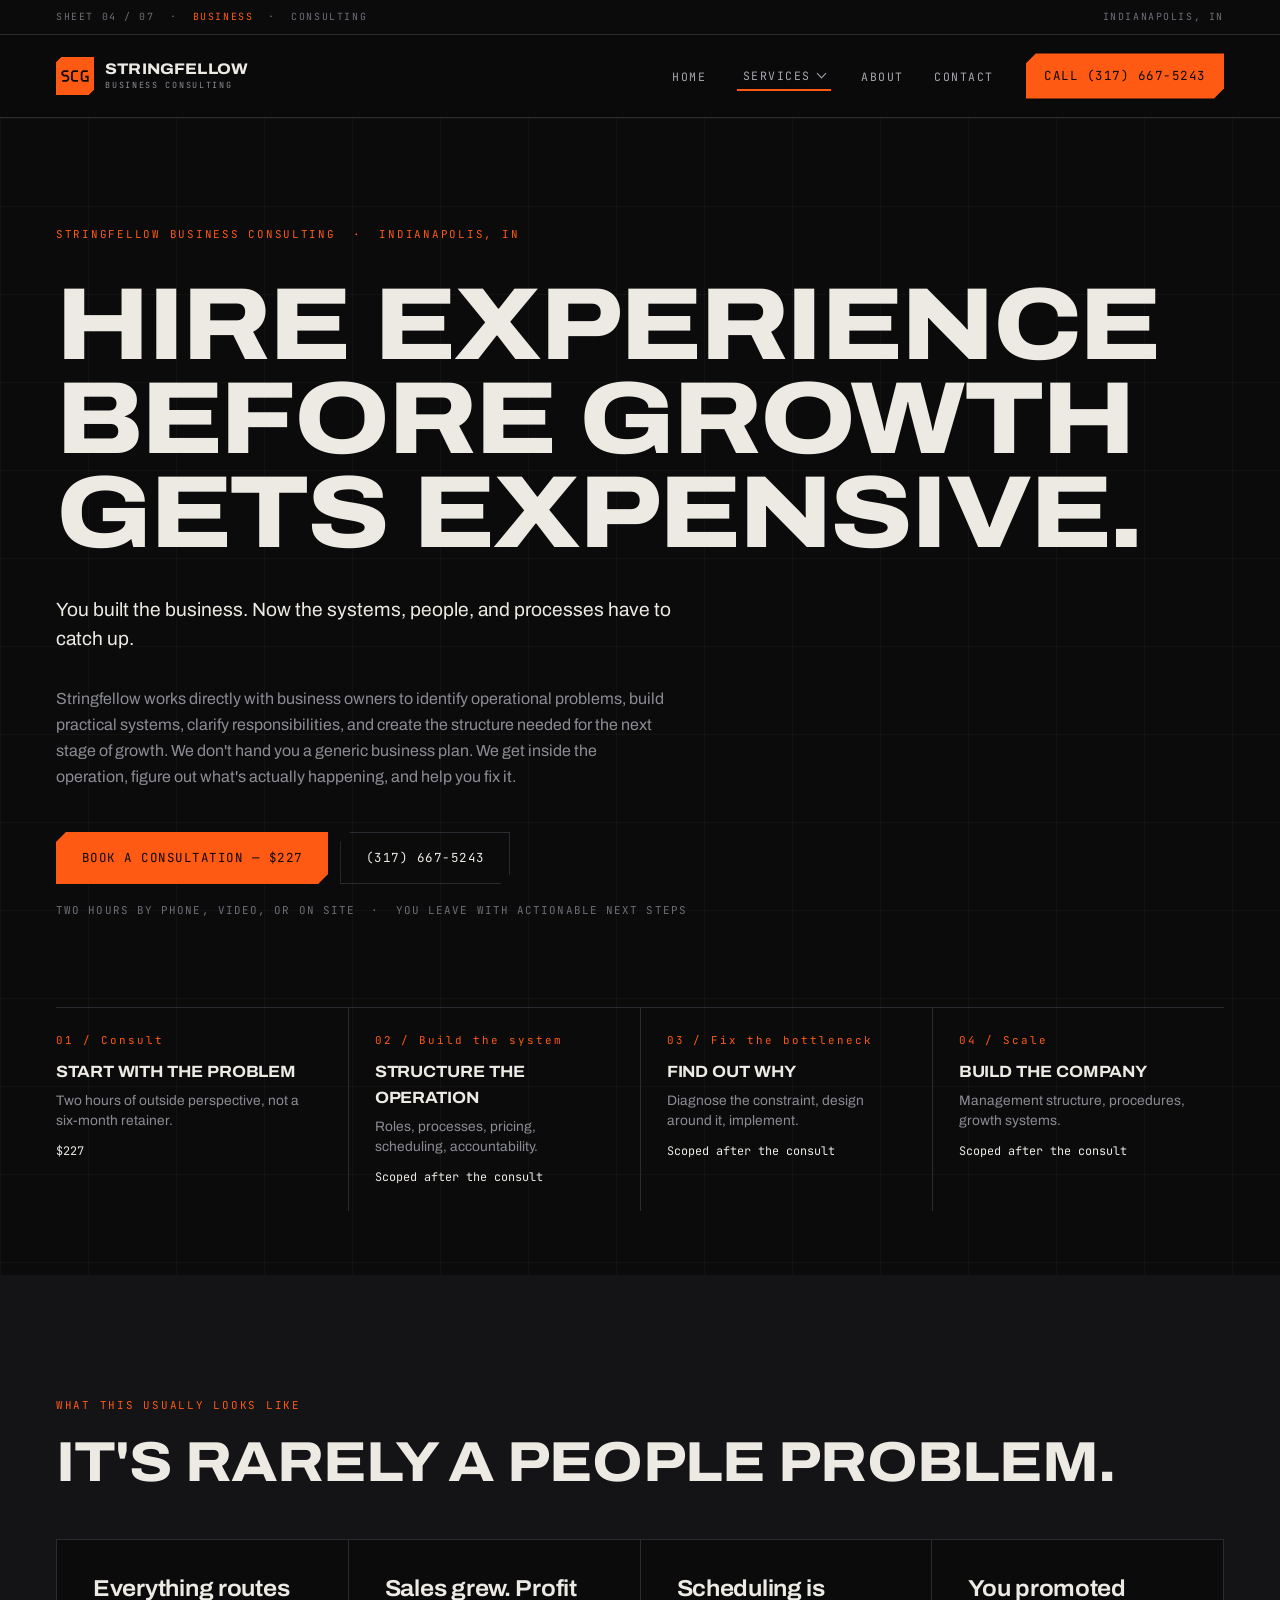
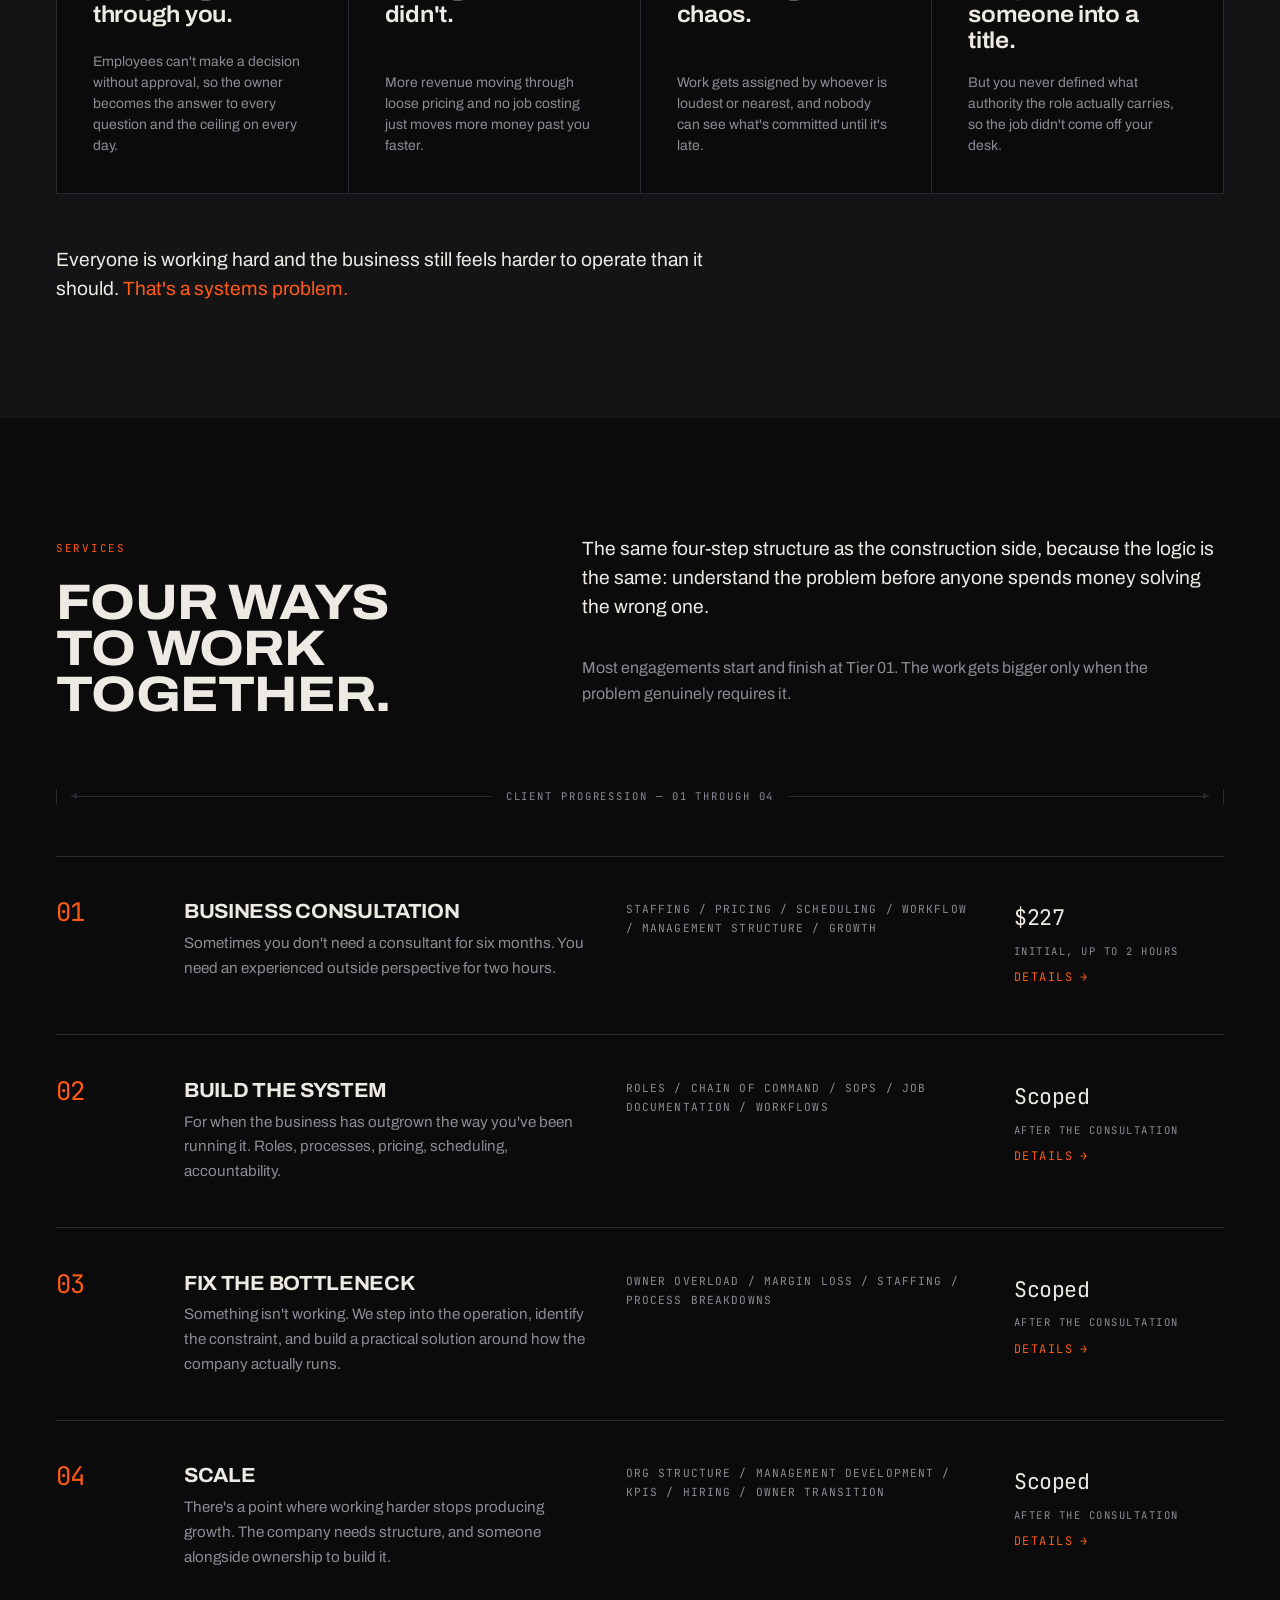
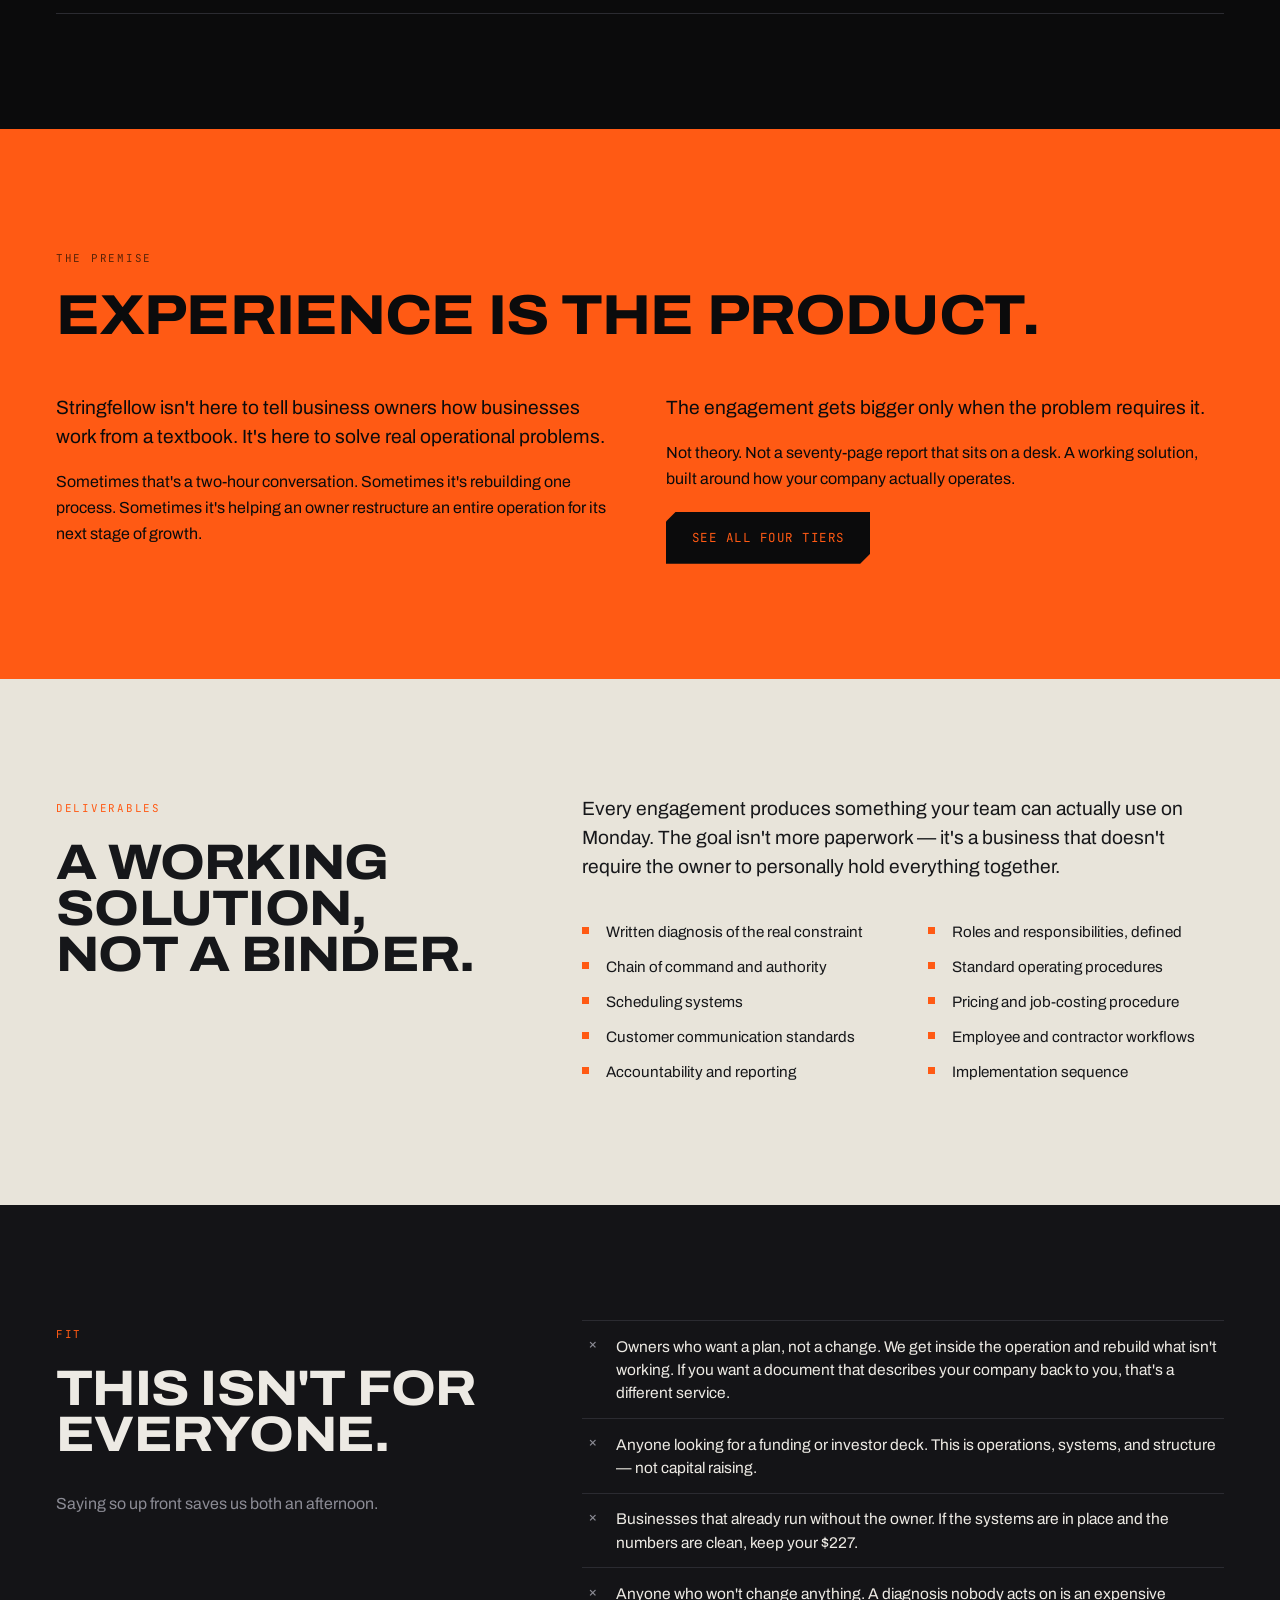
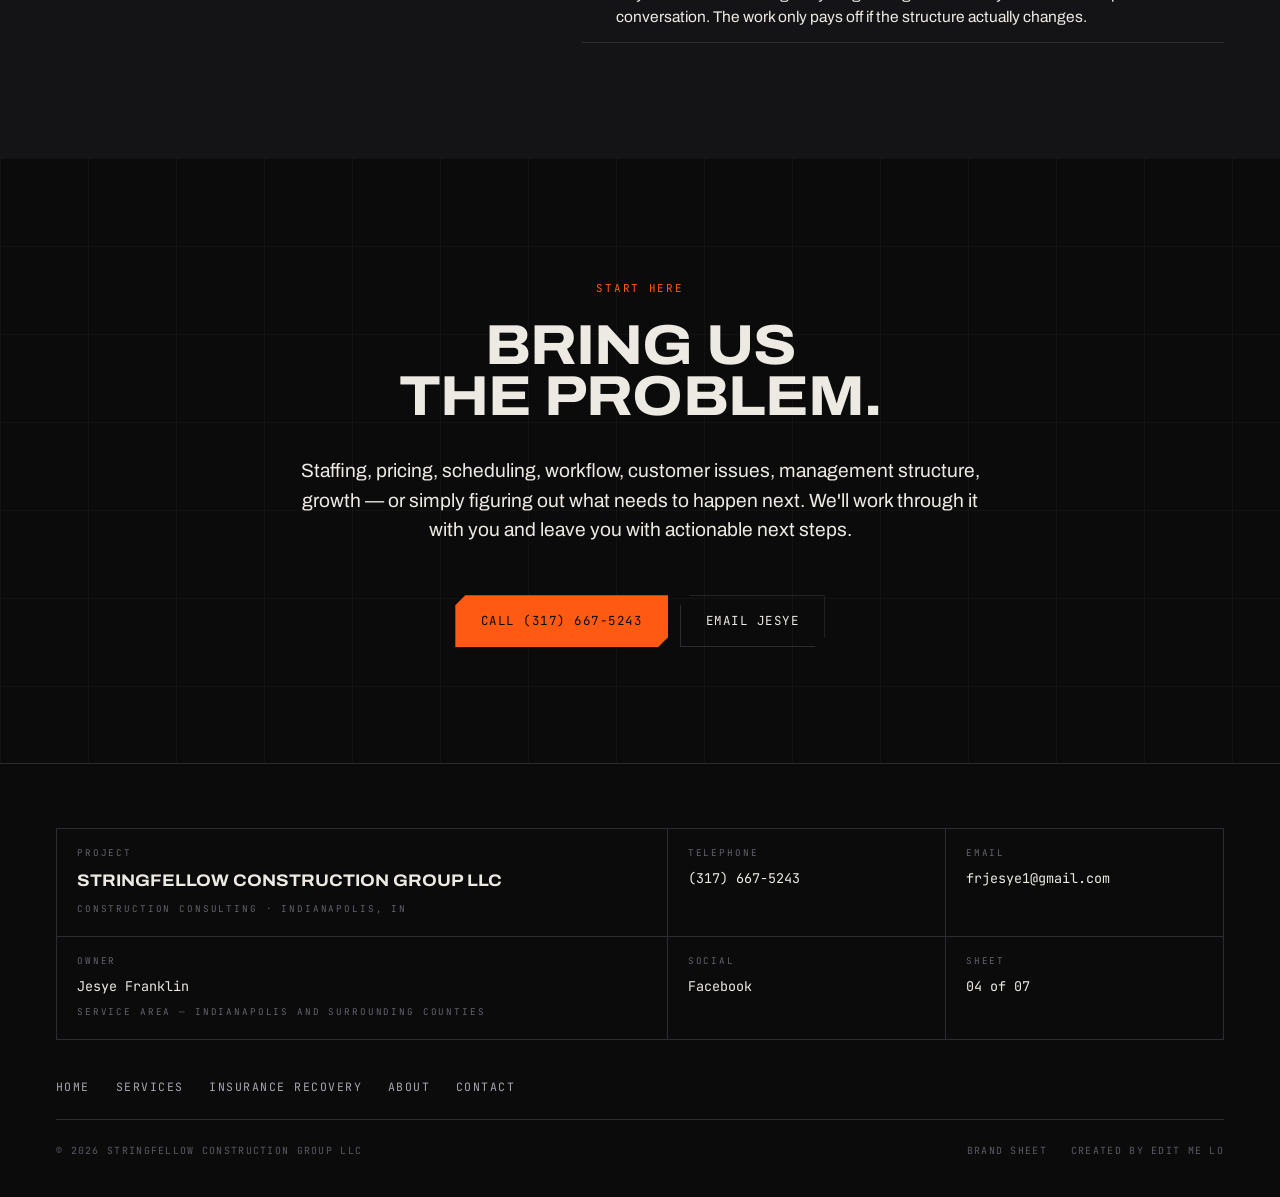
==== business/index.html @ 75f44a66 "Split the site into Construction and Business tracks Two audiences under one brand, same four-tier s" ====
<!doctype html>
<html lang="en">
<head>
<meta charset="utf-8">
<meta name="viewport" content="width=device-width, initial-scale=1">
<title>Business Consulting in Indianapolis — Stringfellow</title>
<meta name="description" content="Business consulting for owners in Indianapolis. Systems, roles, pricing, scheduling, and the structure a growing company needs. Consultations from $227.">
<link rel="icon" href="/favicon.svg" type="image/svg+xml">
<link rel="preconnect" href="https://fonts.googleapis.com">
<link rel="preconnect" href="https://fonts.gstatic.com" crossorigin>
<link href="https://fonts.googleapis.com/css2?family=Archivo:wdth,wght@62..125,100..900&family=JetBrains+Mono:wght@400;500;700&display=swap" rel="stylesheet">
<link rel="stylesheet" href="/assets/css/site.css">
</head>
<body>

<a class="skip" href="#main">Skip to content</a>

<!-- Sheet strip: tells you which sheet of the set you're on -->
<div class="sheet">
  <div class="wrap sheet__inner">
    <span>Sheet 04 / 07 &nbsp;·&nbsp; <span class="sheet__track">Business</span> &nbsp;·&nbsp; Consulting</span>
    <span class="sheet__hide">Indianapolis, IN</span>
  </div>
</div>

<header class="hdr">
  <div class="wrap hdr__inner">
    <a class="brand" href="/" aria-label="Stringfellow Construction Group, home">
      <svg class="brand__mark" viewBox="0 0 100 100" aria-hidden="true" focusable="false">
        <path d="M14 0 H100 V86 L86 100 H0 V14 Z" fill="#FF5A14"/>
        <g transform="translate(13 34) scale(0.336)" fill="none" stroke="#0B0B0C" stroke-width="14" stroke-linejoin="miter">
          <path d="M58 10 L22 10 L10 22 L10 32 L22 44 L46 44 L58 56 L58 74 L46 86 L10 86"/>
          <path d="M134 10 L98 10 L86 22 L86 74 L98 86 L134 86"/>
          <path d="M210 10 L174 10 L162 22 L162 74 L174 86 L210 86 L210 52 L190 52"/>
        </g>
      </svg>
      <span class="brand__txt">
        <span class="brand__name">Stringfellow</span>
        <span class="brand__sub">Business Consulting</span>
      </span>
    </a>

    <button class="burger" type="button" aria-expanded="false" aria-controls="nav" aria-label="Open menu">
      <span></span><span></span><span></span>
    </button>

    <nav class="nav" id="nav" aria-label="Main">
      <ul class="nav__list">
        <li><a class="nav__link" href="/">Home</a></li>
        <li class="nav__has-menu">
          <button class="nav__link nav__trigger" type="button" aria-expanded="false" aria-controls="svc-menu" data-track="business">
            Services <span class="nav__caret" aria-hidden="true"></span>
          </button>
          <div class="nav__menu" id="svc-menu">
            <div class="nav__group">
              <p class="nav__grouph">Construction</p>
              <ul>
                <li><a class="nav__sub" href="/services">Services &amp; Pricing</a></li>
                <li><a class="nav__sub" href="/insurance-recovery">Insurance &amp; Recovery</a></li>
              </ul>
            </div>
            <div class="nav__group">
              <p class="nav__grouph">Business</p>
              <ul>
                <li><a class="nav__sub" href="/business" aria-current="page">Business Consulting</a></li>
                <li><a class="nav__sub" href="/business/services">Services &amp; Pricing</a></li>
              </ul>
            </div>
          </div>
        </li>
        <li><a class="nav__link" href="/about">About</a></li>
        <li><a class="nav__link" href="/contact">Contact</a></li>
      </ul>
      <a class="btn btn--primary nav__cta" href="tel:+13176675243">Call (317) 667-5243</a>
    </nav>
  </div>
</header>
<main id="main">

  <!-- ============ HERO ============ -->
  <section class="hero gridded">
    <div class="wrap">
      <p class="label label--amber hero__eyebrow">Stringfellow Business Consulting &nbsp;·&nbsp; <span style="white-space:nowrap">Indianapolis, IN</span></p>

      <h1 class="d1 hero__h1">
        <span class="ln"><span>Hire experience</span></span>
        <span class="ln"><span>before growth</span></span>
        <span class="ln"><span>gets expensive.</span></span>
      </h1>

      <p class="lede hero__lede">
        You built the business. Now the systems, people, and processes have to catch up.
      </p>

      <p class="body-muted mt-2">
        Stringfellow works directly with business owners to identify operational
        problems, build practical systems, clarify responsibilities, and create the
        structure needed for the next stage of growth. We don't hand you a generic
        business plan. We get inside the operation, figure out what's actually
        happening, and help you fix it.
      </p>

      <div class="btn-row hero__cta">
        <a class="btn btn--primary" href="/contact">Book a consultation — $227</a>
        <a class="btn btn--ghost" href="tel:+13176675243">(317) 667-5243</a>
      </div>

      <p class="hero__note">Two hours by phone, video, or on site &nbsp;·&nbsp; You leave with actionable next steps</p>

      <nav class="journey" aria-label="How business engagements progress">
        <a class="journey__node" href="/business/services#tier-01">
          <span class="journey__num">01 / Consult</span>
          <span class="journey__name">Start with the problem</span>
          <span class="journey__desc">Two hours of outside perspective, not a six-month retainer.</span>
          <span class="journey__price">$227</span>
        </a>
        <a class="journey__node" href="/business/services#tier-02">
          <span class="journey__num">02 / Build the system</span>
          <span class="journey__name">Structure the operation</span>
          <span class="journey__desc">Roles, processes, pricing, scheduling, accountability.</span>
          <span class="journey__price">Scoped after the consult</span>
        </a>
        <a class="journey__node" href="/business/services#tier-03">
          <span class="journey__num">03 / Fix the bottleneck</span>
          <span class="journey__name">Find out why</span>
          <span class="journey__desc">Diagnose the constraint, design around it, implement.</span>
          <span class="journey__price">Scoped after the consult</span>
        </a>
        <a class="journey__node" href="/business/services#tier-04">
          <span class="journey__num">04 / Scale</span>
          <span class="journey__name">Build the company</span>
          <span class="journey__desc">Management structure, procedures, growth systems.</span>
          <span class="journey__price">Scoped after the consult</span>
        </a>
      </nav>
    </div>
  </section>

  <!-- ============ THE SYMPTOMS ============ -->
  <section class="band band--ink2">
    <div class="wrap">
      <p class="label label--amber reveal">What this usually looks like</p>
      <h2 class="d2 mt-1 reveal">It's rarely a people problem.</h2>

      <div class="qgrid">
        <div class="qgrid__cell reveal">
          <p class="qgrid__q">Everything routes through you.</p>
          <p class="qgrid__a">Employees can't make a decision without approval, so the owner becomes the answer to every question and the ceiling on every day.</p>
        </div>
        <div class="qgrid__cell reveal">
          <p class="qgrid__q">Sales grew. Profit didn't.</p>
          <p class="qgrid__a">More revenue moving through loose pricing and no job costing just moves more money past you faster.</p>
        </div>
        <div class="qgrid__cell reveal">
          <p class="qgrid__q">Scheduling is chaos.</p>
          <p class="qgrid__a">Work gets assigned by whoever is loudest or nearest, and nobody can see what's committed until it's late.</p>
        </div>
        <div class="qgrid__cell reveal">
          <p class="qgrid__q">You promoted someone into a title.</p>
          <p class="qgrid__a">But you never defined what authority the role actually carries, so the job didn't come off your desk.</p>
        </div>
      </div>

      <p class="lede mt-3 reveal">
        Everyone is working hard and the business still feels harder to operate than it
        should. <strong class="amber">That's a systems problem.</strong>
      </p>
    </div>
  </section>

  <!-- ============ THE FOUR TIERS ============ -->
  <section class="band band--ink">
    <div class="wrap">
      <div class="cols cols--aside">
        <div>
          <p class="label label--amber">Services</p>
          <h2 class="d2 mt-1">Four ways<br>to work<br>together.</h2>
        </div>
        <div>
          <p class="lede">
            The same four-step structure as the construction side, because the logic is
            the same: understand the problem before anyone spends money solving the
            wrong one.
          </p>
          <p class="body-muted mt-2">
            Most engagements start and finish at Tier 01. The work gets bigger only when
            the problem genuinely requires it.
          </p>
        </div>
      </div>

      <div class="dim mt-4" role="presentation" aria-hidden="true">
        <i class="dim__tick"></i>
        <span class="dim__line dim__line--l"></span>
        <span class="dim__label">Client progression — 01 through 04</span>
        <span class="dim__line dim__line--r"></span>
        <i class="dim__tick"></i>
      </div>

      <div class="tiers mt-3">

        <article class="tier reveal">
          <p class="tier__num">01</p>
          <div>
            <h3 class="d4 tier__name">Business Consultation</h3>
            <p class="tier__purpose">Sometimes you don't need a consultant for six months. You need an experienced outside perspective for two hours.</p>
          </div>
          <p class="tier__for">Staffing / Pricing / Scheduling / Workflow / Management structure / Growth</p>
          <div class="tier__inv">
            <span class="tier__amount">$227</span>
            <span class="tier__unit">Initial, up to 2 hours</span>
            <a class="tlink" href="/business/services#tier-01">Details <span aria-hidden="true">→</span></a>
          </div>
        </article>

        <article class="tier reveal">
          <p class="tier__num">02</p>
          <div>
            <h3 class="d4 tier__name">Build the System</h3>
            <p class="tier__purpose">For when the business has outgrown the way you've been running it. Roles, processes, pricing, scheduling, accountability.</p>
          </div>
          <p class="tier__for">Roles / Chain of command / SOPs / Job documentation / Workflows</p>
          <div class="tier__inv">
            <span class="tier__amount">Scoped</span>
            <span class="tier__unit">After the consultation</span>
            <a class="tlink" href="/business/services#tier-02">Details <span aria-hidden="true">→</span></a>
          </div>
        </article>

        <article class="tier reveal">
          <p class="tier__num">03</p>
          <div>
            <h3 class="d4 tier__name">Fix the Bottleneck</h3>
            <p class="tier__purpose">Something isn't working. We step into the operation, identify the constraint, and build a practical solution around how the company actually runs.</p>
          </div>
          <p class="tier__for">Owner overload / Margin loss / Staffing / Process breakdowns</p>
          <div class="tier__inv">
            <span class="tier__amount">Scoped</span>
            <span class="tier__unit">After the consultation</span>
            <a class="tlink" href="/business/services#tier-03">Details <span aria-hidden="true">→</span></a>
          </div>
        </article>

        <article class="tier reveal">
          <p class="tier__num">04</p>
          <div>
            <h3 class="d4 tier__name">Scale</h3>
            <p class="tier__purpose">There's a point where working harder stops producing growth. The company needs structure, and someone alongside ownership to build it.</p>
          </div>
          <p class="tier__for">Org structure / Management development / KPIs / Hiring / Owner transition</p>
          <div class="tier__inv">
            <span class="tier__amount">Scoped</span>
            <span class="tier__unit">After the consultation</span>
            <a class="tlink" href="/business/services#tier-04">Details <span aria-hidden="true">→</span></a>
          </div>
        </article>

      </div>
    </div>
  </section>

  <!-- ============ THE THESIS ============ -->
  <section class="band band--amber">
    <div class="wrap">
      <p class="label">The premise</p>
      <h2 class="d2 mt-1 max-46">Experience is the product.</h2>

      <div class="cols cols--2 mt-3">
        <div class="stack">
          <p class="lede">
            Stringfellow isn't here to tell business owners how businesses work from a
            textbook. It's here to solve real operational problems.
          </p>
          <p>
            Sometimes that's a two-hour conversation. Sometimes it's rebuilding one
            process. Sometimes it's helping an owner restructure an entire operation for
            its next stage of growth.
          </p>
        </div>
        <div class="stack">
          <p class="lede"><strong>The engagement gets bigger only when the problem requires it.</strong></p>
          <p>
            Not theory. Not a seventy-page report that sits on a desk. A working
            solution, built around how your company actually operates.
          </p>
          <div class="btn-row mt-1">
            <a class="btn btn--primary" href="/business/services">See all four tiers</a>
          </div>
        </div>
      </div>
    </div>
  </section>

  <!-- ============ WHAT YOU RECEIVE ============ -->
  <section class="band band--bone">
    <div class="wrap">
      <div class="cols cols--aside">
        <div>
          <p class="label label--amber">Deliverables</p>
          <h2 class="d2 mt-1">A working solution, not a binder.</h2>
        </div>
        <div>
          <p class="lede">
            Every engagement produces something your team can actually use on Monday.
            The goal isn't more paperwork — it's a business that doesn't require the
            owner to personally hold everything together.
          </p>
          <ul class="list-spec checks mt-2">
            <li>Written diagnosis of the real constraint</li>
            <li>Roles and responsibilities, defined</li>
            <li>Chain of command and authority</li>
            <li>Standard operating procedures</li>
            <li>Scheduling systems</li>
            <li>Pricing and job-costing procedure</li>
            <li>Customer communication standards</li>
            <li>Employee and contractor workflows</li>
            <li>Accountability and reporting</li>
            <li>Implementation sequence</li>
          </ul>
        </div>
      </div>
    </div>
  </section>

  <!-- ============ FIT ============ -->
  <section class="band band--ink2">
    <div class="wrap">
      <div class="cols cols--aside">
        <div>
          <p class="label label--amber">Fit</p>
          <h2 class="d2 mt-1">This isn't for everyone.</h2>
          <p class="body-muted mt-2">Saying so up front saves us both an afternoon.</p>
        </div>
        <div>
          <ul class="notfor">
            <li><strong>Owners who want a plan, not a change.</strong> We get inside the operation and rebuild what isn't working. If you want a document that describes your company back to you, that's a different service.</li>
            <li><strong>Anyone looking for a funding or investor deck.</strong> This is operations, systems, and structure — not capital raising.</li>
            <li><strong>Businesses that already run without the owner.</strong> If the systems are in place and the numbers are clean, keep your $227.</li>
            <li><strong>Anyone who won't change anything.</strong> A diagnosis nobody acts on is an expensive conversation. The work only pays off if the structure actually changes.</li>
          </ul>
        </div>
      </div>
    </div>
  </section>

  <!-- ============ CTA ============ -->
  <section class="band band--ink gridded">
    <div class="wrap center">
      <p class="label label--amber">Start here</p>
      <h2 class="d2 mt-1 max-20ch">Bring us the problem.</h2>
      <p class="lede mt-2">
        Staffing, pricing, scheduling, workflow, customer issues, management structure,
        growth — or simply figuring out what needs to happen next. We'll work through it
        with you and leave you with actionable next steps.
      </p>
      <div class="btn-row mt-3">
        <a class="btn btn--primary" href="tel:+13176675243">Call (317) 667-5243</a>
        <a class="btn btn--ghost" href="mailto:frjesye1@gmail.com?subject=Business%20consultation%20request">Email Jesye</a>
      </div>
    </div>
  </section>

</main>

<footer class="foot">
  <div class="wrap">

    <!-- Signature element: a real drawing title block. Contact info lives inside it. -->
    <div class="tblock">
      <div class="tblock__cell">
        <span class="tblock__k">Project</span>
        <span class="tblock__v tblock__v--big">Stringfellow Construction Group LLC</span>
        <span class="tblock__k">Construction consulting · Indianapolis, IN</span>
      </div>
      <div class="tblock__cell">
        <span class="tblock__k">Telephone</span>
        <a class="tblock__v" href="tel:+13176675243">(317) 667-5243</a>
      </div>
      <div class="tblock__cell">
        <span class="tblock__k">Email</span>
        <a class="tblock__v" href="mailto:frjesye1@gmail.com">frjesye1@gmail.com</a>
      </div>
      <div class="tblock__cell">
        <span class="tblock__k">Owner</span>
        <span class="tblock__v">Jesye Franklin</span>
        <span class="tblock__k">Service area — Indianapolis and surrounding counties</span>
      </div>
      <div class="tblock__cell">
        <span class="tblock__k">Social</span>
        <a class="tblock__v" href="https://www.facebook.com/stringfellowconstructiongroup/" target="_blank" rel="noopener">Facebook</a>
      </div>
      <div class="tblock__cell">
        <span class="tblock__k">Sheet</span>
        <span class="tblock__v">04 of 07</span>
      </div>
    </div>

    <nav class="foot__nav" aria-label="Footer">
      <a class="foot__link" href="/">Home</a>
      <a class="foot__link" href="/services">Services</a>
      <a class="foot__link" href="/insurance-recovery">Insurance Recovery</a>
      <a class="foot__link" href="/about">About</a>
      <a class="foot__link" href="/contact">Contact</a>
    </nav>

    <div class="foot__legal">
      <span>© <span data-year>2026</span> Stringfellow Construction Group LLC</span>
      <span class="foot__meta">
        <a href="/brand">Brand sheet</a>
        <a href="https://www.editmelo.com/" target="_blank" rel="noopener">Created by Edit Me Lo</a>
      </span>
    </div>
  </div>
</footer>
<script src="/assets/js/site.js" defer></script>
</body>
</html>
---- assets/css/site.css ----
/* ============================================================
   STRINGFELLOW CONSTRUCTION GROUP LLC
   Design system — "Spec Sheet"
   The service is documentation, so the site is a document.
   ============================================================ */

/* ---------- 1. Reset ---------- */

*,
*::before,
*::after { box-sizing: border-box; }

html {
  -webkit-text-size-adjust: 100%;
  scroll-behavior: smooth;
}

/* Sticky header must not swallow anchor targets */
:target,
[id] { scroll-margin-top: 108px; }

body,
h1, h2, h3, h4, h5, h6,
p, figure, blockquote, dl, dd, ul, ol {
  margin: 0;
  padding: 0;
}

ul, ol { list-style: none; }

img, svg { display: block; max-width: 100%; }

button, input, select, textarea { font: inherit; color: inherit; }

a { color: inherit; }

/* ---------- 2. Tokens ---------- */

:root {
  /* Surfaces — the page alternates between the field (ink) and the document (bone) */
  --ink:        #0B0B0C;
  --ink-2:      #141417;
  --ink-3:      #1B1B20;
  --line:       #2B2B31;
  --bone:       #E8E4DA;
  --bone-2:     #DED9CC;
  --bone-line:  #C6C0B2;

  /* Accent */
  --amber:      #FF5A14;
  --amber-dim:  #C4400C;
  --blueprint:  #5C7C93;

  /* Text — resolved per surface in §7 */
  --fg:         #EDEAE4;
  --fg-muted:   #8B8B94;
  --rule:       var(--line);
  --surface:    var(--ink);
  --surface-2:  var(--ink-2);

  /* Type */
  --display: 'Archivo', 'Helvetica Neue', Arial, sans-serif;
  --body:    'Archivo', 'Helvetica Neue', Arial, sans-serif;
  --mono:    'JetBrains Mono', ui-monospace, 'SFMono-Regular', Menlo, monospace;

  /* Rhythm */
  --wrap:    1280px;
  --gutter:  clamp(20px, 5vw, 56px);
  --band-y:  clamp(64px, 9vw, 132px);
  --chamfer: 12px;

  --ease: cubic-bezier(.2, .7, .3, 1);
}

/* ---------- 3. Base ---------- */

body {
  background: var(--ink);
  color: var(--fg);
  font-family: var(--body);
  font-size: clamp(16px, 1.02vw, 17.5px);
  line-height: 1.62;
  font-variation-settings: 'wdth' 100, 'wght' 400;
  -webkit-font-smoothing: antialiased;
  text-rendering: optimizeLegibility;
  overflow-x: hidden;
}

::selection { background: var(--amber); color: #0B0B0C; }

:focus-visible {
  outline: 2px solid var(--amber);
  outline-offset: 3px;
}

.skip {
  position: absolute;
  left: -9999px;
  top: 0;
  z-index: 200;
  background: var(--amber);
  color: #0B0B0C;
  padding: 12px 20px;
  font-family: var(--mono);
  font-size: 12px;
  letter-spacing: .12em;
  text-transform: uppercase;
  text-decoration: none;
}
.skip:focus { left: 12px; top: 12px; }

/* ---------- 4. Typography ---------- */

.d1, .d2, .d3, .d4 {
  font-family: var(--display);
  text-transform: uppercase;
  line-height: .92;
  letter-spacing: -.015em;
  text-wrap: balance;
}

/* Expanded, not condensed. Condensed grotesks are the construction cliché. */
/* The floor has to clear the longest word at 360px or the line clips */
.d1 {
  font-size: clamp(2.05rem, 8.6vw, 6.4rem);
  font-variation-settings: 'wdth' 116, 'wght' 800;
  letter-spacing: -.022em;
}

/* Section headings often sit in a narrow column beside a wide one. Sizing them
   against the container as well as the viewport stops long words like
   "CONSTRUCTION" from running past the column edge. */
.d2 {
  font-size: clamp(1.7rem, min(4.4vw, 10.5cqi), 3.6rem);
  font-variation-settings: 'wdth' 112, 'wght' 750;
}

.d3 {
  font-size: clamp(1.5rem, 2.6vw, 2.1rem);
  font-variation-settings: 'wdth' 108, 'wght' 700;
  line-height: 1.02;
}

.d4 {
  font-size: clamp(1.15rem, 1.6vw, 1.35rem);
  font-variation-settings: 'wdth' 104, 'wght' 700;
  line-height: 1.12;
}

.lede {
  font-size: clamp(1.08rem, 1.5vw, 1.32rem);
  line-height: 1.52;
  color: var(--fg);
  font-variation-settings: 'wdth' 100, 'wght' 400;
  max-width: 62ch;
  text-wrap: pretty;
}

.body-muted { color: var(--fg-muted); max-width: 68ch; text-wrap: pretty; }

.amber { color: var(--amber); }

/* Monospace utility — every label, price, and piece of metadata on the site */
.label {
  display: inline-block;
  font-family: var(--mono);
  font-size: .68rem;
  font-weight: 500;
  letter-spacing: .16em;
  text-transform: uppercase;
  color: var(--fg-muted);
}

.label--amber { color: var(--amber); }

.price {
  font-family: var(--mono);
  font-variant-numeric: tabular-nums;
  font-weight: 500;
  letter-spacing: -.01em;
}

/* ---------- 5. Layout ---------- */

.wrap {
  width: 100%;
  max-width: var(--wrap);
  margin-inline: auto;
  padding-inline: var(--gutter);
}

.wrap--narrow { max-width: 920px; }

.band {
  position: relative;
  padding-block: var(--band-y);
}

.band--tight { padding-block: clamp(44px, 6vw, 76px); }

.stack > * + * { margin-top: 1.1rem; }
.stack-sm > * + * { margin-top: .5rem; }
.stack-lg > * + * { margin-top: 2rem; }

.cols {
  display: grid;
  gap: clamp(28px, 4vw, 64px);
}

/* Grid children default to min-width:auto and refuse to shrink below their
   content. That is the single most common source of horizontal overflow.
   They also become size containers so display type can respond to the column
   it actually sits in, not just the viewport. */
.cols > * {
  min-width: 0;
  container-type: inline-size;
}
@media (min-width: 900px) {
  .cols--2 { grid-template-columns: 1fr 1fr; }
  .cols--3 { grid-template-columns: repeat(3, 1fr); }
  .cols--aside { grid-template-columns: minmax(0, 1fr) minmax(0, 1.35fr); }
}

/* ---------- 6. Buttons ---------- */

.btn {
  --chamfer-btn: 10px;
  display: inline-flex;
  align-items: center;
  gap: .6rem;
  padding: 1rem 1.6rem;
  font-family: var(--mono);
  font-size: .78rem;
  font-weight: 500;
  letter-spacing: .12em;
  text-transform: uppercase;
  text-decoration: none;
  border: 0;
  cursor: pointer;
  transition: background .22s var(--ease), color .22s var(--ease), transform .22s var(--ease);
  clip-path: polygon(
    var(--chamfer-btn) 0, 100% 0,
    100% calc(100% - var(--chamfer-btn)), calc(100% - var(--chamfer-btn)) 100%,
    0 100%, 0 var(--chamfer-btn)
  );
}

.btn:hover { transform: translateY(-2px); }
.btn:focus-visible { outline-offset: 4px; }

.btn--primary { background: var(--amber); color: #0B0B0C; }
.btn--primary:hover { background: #FF7238; }

.btn--ghost {
  background: transparent;
  color: var(--fg);
  box-shadow: inset 0 0 0 1px var(--rule);
}
.btn--ghost:hover { background: var(--surface-2); }

.btn-row {
  display: flex;
  flex-wrap: wrap;
  gap: .75rem;
  align-items: center;
}

/* Text link with an underline that draws on hover */
.tlink {
  display: inline-flex;
  align-items: center;
  gap: .45rem;
  font-family: var(--mono);
  font-size: .74rem;
  letter-spacing: .12em;
  text-transform: uppercase;
  text-decoration: none;
  color: var(--amber);
  padding-bottom: 3px;
  background-image: linear-gradient(var(--amber), var(--amber));
  background-size: 0% 1px;
  background-position: 0 100%;
  background-repeat: no-repeat;
  transition: background-size .3s var(--ease);
}
.tlink:hover { background-size: 100% 1px; }

/* ---------- 7. Surfaces ---------- */
/* Ink = the field. Bone = the document. Written deliverables live on paper. */

.band--ink   { background: var(--ink); }
.band--ink2  { background: var(--ink-2); }

.band--bone {
  background: var(--bone);
  --fg:        #16171A;
  --fg-muted:  #5D584C;
  --rule:      var(--bone-line);
  --surface:   var(--bone);
  --surface-2: var(--bone-2);
  color: #16171A;
}

.band--amber {
  background: var(--amber);
  --fg:        #0B0B0C;
  --fg-muted:  #5A2408;
  --rule:      rgba(11, 11, 12, .28);
  --surface:   var(--amber);
  --surface-2: #F04E0C;
  color: #0B0B0C;
}
.band--amber .label--amber { color: #0B0B0C; }
.band--amber .amber { color: #0B0B0C; }
.band--amber .btn--primary { background: #0B0B0C; color: var(--amber); }
.band--amber .btn--primary:hover { background: #202027; }
.band--amber .tlink { color: #0B0B0C; background-image: linear-gradient(#0B0B0C, #0B0B0C); }

/* Faint construction grid, ink surfaces only */
.gridded {
  background-image:
    repeating-linear-gradient(to right,  rgba(237, 234, 228, .030) 0 1px, transparent 1px 88px),
    repeating-linear-gradient(to bottom, rgba(237, 234, 228, .030) 0 1px, transparent 1px 88px);
}

/* ---------- 8. Signature: dimension line ---------- */
/* A true dimension — extension ticks, arrowheads, monospace callout.
   Callouts always carry real information. */

.dim {
  display: flex;
  align-items: center;
  gap: .9rem;
  width: 100%;
}

.dim__tick {
  flex: 0 0 auto;
  width: 1px;
  height: 15px;
  background: var(--rule);
}

.dim__line {
  position: relative;
  flex: 1 1 auto;
  height: 1px;
  background: var(--rule);
  min-width: 18px;
}

.dim__line::before {
  content: '';
  position: absolute;
  top: 50%;
  width: 0;
  height: 0;
  border-block: 3px solid transparent;
}
.dim__line--l::before {
  left: 0;
  transform: translateY(-50%);
  border-right: 6px solid var(--rule);
}
.dim__line--r::before {
  right: 0;
  transform: translateY(-50%);
  border-left: 6px solid var(--rule);
}

.dim__label {
  flex: 0 0 auto;
  font-family: var(--mono);
  font-size: .66rem;
  font-weight: 500;
  letter-spacing: .18em;
  text-transform: uppercase;
  color: var(--fg-muted);
  white-space: nowrap;
}

/* Narrow: the callout sits above the dimension rather than inside it */
@media (max-width: 620px) {
  .dim { flex-wrap: wrap; gap: .7rem; }
  .dim__label {
    flex: 1 1 100%;
    order: -1;
    white-space: normal;
    text-align: center;
    font-size: .58rem;
    letter-spacing: .1em;
  }
  .dim__line { min-width: 0; }
}

/* ---------- 9. Sheet strip + header ---------- */

.sheet {
  border-bottom: 1px solid var(--line);
  background: var(--ink);
}

.sheet__inner {
  display: flex;
  align-items: center;
  justify-content: space-between;
  gap: 1rem;
  height: 34px;
  font-family: var(--mono);
  font-size: .62rem;
  letter-spacing: .16em;
  text-transform: uppercase;
  color: #6E6E78;
}

.sheet__inner span {
  white-space: nowrap;
  min-width: 0;
  overflow: hidden;
  text-overflow: ellipsis;
}

.sheet__track { color: var(--amber); }

@media (max-width: 760px) {
  .sheet__hide { display: none; }
}

.hdr {
  position: sticky;
  top: 0;
  z-index: 90;
  background: rgba(11, 11, 12, .88);
  backdrop-filter: blur(14px);
  -webkit-backdrop-filter: blur(14px);
  border-bottom: 1px solid var(--line);
  transition: height .28s var(--ease);
}

.hdr__inner {
  display: flex;
  align-items: center;
  justify-content: space-between;
  gap: 1.5rem;
  height: 82px;
  transition: height .28s var(--ease);
}

.hdr.is-stuck .hdr__inner { height: 64px; }

.brand {
  display: flex;
  align-items: center;
  gap: .7rem;
  text-decoration: none;
  flex: 0 0 auto;
}

.brand__mark { width: 38px; height: 38px; flex: 0 0 auto; }

.brand__txt {
  display: flex;
  flex-direction: column;
  line-height: 1;
}

.brand__name {
  font-family: var(--display);
  font-variation-settings: 'wdth' 112, 'wght' 750;
  font-size: .96rem;
  letter-spacing: .01em;
  text-transform: uppercase;
}

.brand__sub {
  font-family: var(--mono);
  font-size: .53rem;
  letter-spacing: .2em;
  text-transform: uppercase;
  color: var(--fg-muted);
  margin-top: 4px;
}

.nav { display: flex; align-items: center; gap: 2rem; }

.nav__list { display: flex; align-items: center; gap: 1.9rem; }

.nav__link {
  position: relative;
  font-family: var(--mono);
  font-size: .72rem;
  font-weight: 500;
  letter-spacing: .13em;
  text-transform: uppercase;
  text-decoration: none;
  color: #A6A6AF;
  padding-block: 6px;
  transition: color .2s var(--ease);
}
.nav__link:hover { color: var(--fg); }

.nav__link[aria-current='page'] { color: var(--fg); }
.nav__link[aria-current='page']::after {
  content: '';
  position: absolute;
  left: 0;
  bottom: 0;
  width: 100%;
  height: 2px;
  background: var(--amber);
}

.nav__cta { padding: .78rem 1.15rem; }

.burger {
  display: none;
  width: 46px;
  height: 46px;
  background: transparent;
  border: 1px solid var(--line);
  cursor: pointer;
  padding: 0;
  place-items: center;
}
.burger span {
  display: block;
  width: 18px;
  height: 1.5px;
  background: var(--fg);
  transition: transform .26s var(--ease), opacity .2s var(--ease);
}
.burger span + span { margin-top: 5px; }
.burger[aria-expanded='true'] span:nth-child(1) { transform: translateY(6.5px) rotate(45deg); }
.burger[aria-expanded='true'] span:nth-child(2) { opacity: 0; }
.burger[aria-expanded='true'] span:nth-child(3) { transform: translateY(-6.5px) rotate(-45deg); }

@media (max-width: 1020px) {
  .burger { display: grid; }
  .nav {
    position: absolute;
    top: 100%;
    left: 0;
    right: 0;
    display: block;
    background: var(--ink);
    border-bottom: 1px solid var(--line);
    padding: 1.5rem var(--gutter) 2.2rem;
    max-height: calc(100dvh - 64px);
    overflow-y: auto;
    transform: translateY(-12px);
    opacity: 0;
    visibility: hidden;
    transition: opacity .24s var(--ease), transform .24s var(--ease), visibility .24s;
  }
  .nav.is-open { opacity: 1; visibility: visible; transform: translateY(0); }
  .nav__list { display: block; }
  .nav__list li + li { border-top: 1px solid var(--line); }
  .nav__link { display: block; padding: 1.05rem 0; font-size: .84rem; }
  .nav__link[aria-current='page']::after { width: 22px; bottom: 12px; }
  .nav__cta { margin-top: 1.4rem; width: 100%; justify-content: center; }
}

/* ---------- 9b. Services dropdown ---------- */
/* Two labelled columns so the tracks read as peers of each other,
   not as siblings of a single page. */

.nav__has-menu { position: relative; }

.nav__trigger {
  display: inline-flex;
  align-items: center;
  gap: .45rem;
  background: none;
  border: 0;
  cursor: pointer;
  font-family: var(--mono);
  font-size: .72rem;
  font-weight: 500;
  letter-spacing: .13em;
  text-transform: uppercase;
  color: #A6A6AF;
  padding-block: 6px;
  transition: color .2s var(--ease);
}
.nav__trigger:hover,
.nav__trigger[aria-expanded='true'] { color: var(--fg); }

.nav__caret {
  width: 7px;
  height: 7px;
  border-right: 1.5px solid currentColor;
  border-bottom: 1.5px solid currentColor;
  transform: translateY(-2px) rotate(45deg);
  transition: transform .24s var(--ease);
}
.nav__trigger[aria-expanded='true'] .nav__caret { transform: translateY(1px) rotate(-135deg); }

/* Track indicator when you are inside one of the two tracks */
.nav__trigger[data-track]::after {
  content: '';
  position: absolute;
  left: 0;
  bottom: 0;
  width: 100%;
  height: 2px;
  background: var(--amber);
}

.nav__menu {
  position: absolute;
  top: calc(100% + 14px);
  left: -20px;
  z-index: 95;
  display: grid;
  grid-template-columns: repeat(2, minmax(190px, 1fr));
  gap: 1px;
  background: var(--line);
  border: 1px solid var(--line);
  box-shadow: 0 24px 60px rgba(0, 0, 0, .55);
  opacity: 0;
  visibility: hidden;
  transform: translateY(-8px);
  transition: opacity .2s var(--ease), transform .2s var(--ease), visibility .2s;
}

.nav__menu[data-open='true'] { opacity: 1; visibility: visible; transform: none; }

/* Hover is a desktop enhancement only, layered over the click behaviour */
@media (hover: hover) and (min-width: 1021px) {
  .nav__has-menu:hover .nav__menu,
  .nav__has-menu:focus-within .nav__menu {
    opacity: 1;
    visibility: visible;
    transform: none;
  }
}

.nav__group { background: var(--ink); padding: 1.15rem 1.3rem 1.3rem; }

.nav__grouph {
  font-family: var(--mono);
  font-size: .58rem;
  letter-spacing: .2em;
  text-transform: uppercase;
  color: var(--amber);
  margin-bottom: .9rem;
}

.nav__sub {
  display: block;
  padding: .5rem 0;
  font-family: var(--body);
  font-size: .92rem;
  font-variation-settings: 'wdth' 100, 'wght' 500;
  text-decoration: none;
  color: #C8C8D0;
  white-space: nowrap;
  transition: color .18s var(--ease), transform .18s var(--ease);
}
.nav__sub:hover { color: var(--amber); transform: translateX(3px); }
.nav__sub[aria-current='page'] { color: var(--fg); }
.nav__sub[aria-current='page']::before {
  content: '';
  display: inline-block;
  width: 6px;
  height: 6px;
  margin-right: .5rem;
  background: var(--amber);
  vertical-align: middle;
}

@media (max-width: 1020px) {
  .nav__has-menu { position: static; }
  .nav__trigger { display: none; }
  .nav__menu {
    position: static;
    opacity: 1;
    visibility: visible;
    transform: none;
    display: block;
    border: 0;
    box-shadow: none;
    background: transparent;
  }
  .nav__group { padding: 1.1rem 0 .4rem; background: transparent; }
  .nav__group + .nav__group { border-top: 1px solid var(--line); }
  .nav__sub { padding: .78rem 0; font-size: .95rem; }
  .nav__trigger[data-track]::after { display: none; }
}

/* ---------- 10. Hero ---------- */

.hero {
  position: relative;
  padding-block: clamp(56px, 8vw, 104px) clamp(40px, 5vw, 64px);
  overflow: hidden;
}

.hero__eyebrow { margin-bottom: clamp(20px, 3vw, 34px); }

.hero__h1 { max-width: 17ch; }

.hero__h1 .ln { display: block; overflow: hidden; }
.hero__h1 .ln > span { display: block; }

.hero__lede { margin-top: clamp(22px, 3vw, 34px); }

.hero__cta { margin-top: clamp(28px, 3.4vw, 42px); }

.hero__note {
  margin-top: 1.1rem;
  font-family: var(--mono);
  font-size: .68rem;
  letter-spacing: .1em;
  text-transform: uppercase;
  color: #6E6E78;
}

/* Client journey — a real sequence, so it earns its numbering */

.journey {
  margin-top: clamp(48px, 7vw, 88px);
  display: grid;
  gap: 0;
  border-top: 1px solid var(--line);
}

@media (min-width: 800px) {
  .journey { grid-template-columns: repeat(4, 1fr); }
}

.journey__node {
  position: relative;
  padding: 1.5rem 1.4rem 1.5rem 0;
  text-decoration: none;
  display: block;
  transition: background .24s var(--ease);
}

.journey__node + .journey__node { border-top: 1px solid var(--line); }

@media (min-width: 800px) {
  .journey__node { padding-right: 2rem; }
  .journey__node + .journey__node {
    border-top: 0;
    border-left: 1px solid var(--line);
    padding-left: 1.6rem;
  }
}

.journey__node::before {
  content: '';
  position: absolute;
  top: -1px;
  left: 0;
  width: 0;
  height: 2px;
  background: var(--amber);
  transition: width .38s var(--ease);
}
.journey__node:hover::before,
.journey__node:focus-visible::before { width: 100%; }

/* These are spans inside an <a>, so they need to be told to stack */
.journey__num,
.journey__name,
.journey__desc,
.journey__price { display: block; }

.journey__num {
  font-family: var(--mono);
  font-size: .68rem;
  letter-spacing: .18em;
  color: var(--amber);
}

.journey__name {
  margin-top: .55rem;
  font-family: var(--display);
  font-variation-settings: 'wdth' 108, 'wght' 700;
  font-size: 1.02rem;
  text-transform: uppercase;
  letter-spacing: -.005em;
}

.journey__desc {
  margin-top: .35rem;
  font-size: .86rem;
  color: var(--fg-muted);
  line-height: 1.45;
}

.journey__price {
  margin-top: .7rem;
  font-family: var(--mono);
  font-size: .74rem;
  font-variant-numeric: tabular-nums;
  color: var(--fg);
}

/* ---------- 10b. Two doors ---------- */
/* The home hero's fork. Construction or Business, chosen before anything else. */

.doors {
  display: grid;
  gap: 1px;
  background: var(--rule);
  border: 1px solid var(--rule);
  margin-top: clamp(36px, 5vw, 64px);
}

@media (min-width: 820px) { .doors { grid-template-columns: 1fr 1fr; } }

.door {
  position: relative;
  display: flex;
  flex-direction: column;
  gap: .9rem;
  background: var(--surface);
  padding: clamp(26px, 3.2vw, 44px);
  min-height: 250px;
  text-decoration: none;
  transition: background .24s var(--ease);
}

.door:hover { background: var(--surface-2); }

.door::before {
  content: '';
  position: absolute;
  top: -1px;
  left: 0;
  width: 0;
  height: 2px;
  background: var(--amber);
  transition: width .42s var(--ease);
}
.door:hover::before,
.door:focus-visible::before { width: 100%; }

.door__t { margin-top: .2rem; }

.door__d { color: var(--fg-muted); font-size: .95rem; line-height: 1.5; }

.door__who {
  font-family: var(--mono);
  font-size: .66rem;
  letter-spacing: .14em;
  text-transform: uppercase;
  color: var(--fg-muted);
}

.door__go {
  margin-top: auto;
  padding-top: 1.2rem;
  display: flex;
  align-items: baseline;
  justify-content: space-between;
  gap: 1rem;
  border-top: 1px solid var(--rule);
  font-family: var(--mono);
  font-size: .72rem;
  letter-spacing: .12em;
  text-transform: uppercase;
  color: var(--amber);
}

.door__from { color: var(--fg); font-variant-numeric: tabular-nums; }

/* ---------- 10c. Paired ladders ---------- */
/* Both tracks side by side so the shared four-tier logic is visible at a glance. */

.ladders { display: grid; gap: clamp(36px, 4.5vw, 64px); }

@media (min-width: 940px) { .ladders { grid-template-columns: 1fr 1fr; } }

.ladder__head {
  display: flex;
  align-items: baseline;
  justify-content: space-between;
  gap: 1rem;
  flex-wrap: wrap;
  padding-bottom: 1rem;
  border-bottom: 1px solid var(--amber);
}

.rung {
  display: grid;
  grid-template-columns: 44px minmax(0, 1fr);
  gap: .3rem 1rem;
  padding-block: 1.05rem;
  border-bottom: 1px solid var(--rule);
}

.rung__n {
  grid-row: span 2;
  font-family: var(--mono);
  font-size: .92rem;
  font-weight: 500;
  font-variant-numeric: tabular-nums;
  color: var(--amber);
  padding-top: .1rem;
}

.rung__t {
  font-family: var(--display);
  font-variation-settings: 'wdth' 106, 'wght' 700;
  font-size: 1.02rem;
  text-transform: uppercase;
  letter-spacing: -.005em;
  line-height: 1.1;
}

.rung__d { font-size: .89rem; color: var(--fg-muted); line-height: 1.45; }

/* ---------- 11. Question grid ---------- */

.qgrid {
  display: grid;
  gap: 1px;
  background: var(--rule);
  border: 1px solid var(--rule);
  margin-top: clamp(32px, 4vw, 52px);
}
@media (min-width: 720px) {
  .qgrid { grid-template-columns: repeat(2, 1fr); }
  .qgrid__cell { min-height: 190px; }
}
@media (min-width: 1080px) { .qgrid { grid-template-columns: repeat(4, 1fr); } }

/* Nested inside a half-width column, four across never fits — stay at two */
@media (min-width: 720px) { .qgrid--pair { grid-template-columns: repeat(2, 1fr); } }

.qgrid__cell {
  background: var(--surface);
  padding: clamp(24px, 3vw, 36px);
  min-height: 0;
  min-width: 0;
  display: flex;
  flex-direction: column;
  justify-content: space-between;
  gap: 1.2rem;
}

.qgrid__q {
  font-family: var(--display);
  font-variation-settings: 'wdth' 106, 'wght' 650;
  font-size: clamp(1.15rem, 1.8vw, 1.45rem);
  line-height: 1.12;
  letter-spacing: -.012em;
}

.qgrid__a { font-size: .87rem; color: var(--fg-muted); line-height: 1.5; }

/* ---------- 12. Tier rows ---------- */

.tiers { border-top: 1px solid var(--rule); }

.tier {
  display: grid;
  gap: 1rem 2rem;
  padding-block: clamp(28px, 3.4vw, 44px);
  border-bottom: 1px solid var(--rule);
  position: relative;
}

@media (min-width: 960px) {
  .tier { grid-template-columns: 96px minmax(0, 1.15fr) minmax(0, 1fr) 210px; align-items: start; }
}

.tier::before {
  content: '';
  position: absolute;
  left: 0;
  bottom: -1px;
  width: 0;
  height: 1px;
  background: var(--amber);
  transition: width .5s var(--ease);
}
.tier:hover::before { width: 100%; }

.tier__num {
  font-family: var(--mono);
  font-size: 1.6rem;
  font-weight: 500;
  font-variant-numeric: tabular-nums;
  color: var(--amber);
  line-height: 1;
  letter-spacing: -.02em;
}

.tier__name { margin-bottom: .5rem; }

.tier__purpose { color: var(--fg-muted); font-size: .95rem; }

.tier__for {
  font-family: var(--mono);
  font-size: .7rem;
  letter-spacing: .1em;
  text-transform: uppercase;
  color: var(--fg-muted);
  line-height: 1.7;
}

.tier__inv { display: flex; flex-direction: column; gap: .5rem; }

.tier__amount {
  font-family: var(--mono);
  font-size: 1.35rem;
  font-weight: 500;
  font-variant-numeric: tabular-nums;
  letter-spacing: -.02em;
}

.tier__unit {
  font-family: var(--mono);
  font-size: .66rem;
  letter-spacing: .14em;
  text-transform: uppercase;
  color: var(--fg-muted);
}

/* ---------- 12b. Tier detail head ---------- */

.tierhead { display: grid; gap: .8rem 2.4rem; }
.tierhead > * { min-width: 0; container-type: inline-size; }

@media (min-width: 880px) {
  .tierhead { grid-template-columns: 150px minmax(0, 1fr); align-items: start; }
}

.tierhead__num {
  font-family: var(--mono);
  font-size: clamp(3.2rem, 7vw, 5.6rem);
  font-weight: 500;
  line-height: .78;
  letter-spacing: -.045em;
  color: var(--amber);
  font-variant-numeric: tabular-nums;
}

.tierhead__h { margin-top: .7rem; }

/* ---------- 13. Cards / spec blocks ---------- */

.spec {
  border: 1px solid var(--rule);
  padding: clamp(24px, 3vw, 38px);
  background: var(--surface);
  position: relative;
  transition: border-color .24s var(--ease);
}

.spec:hover { border-color: var(--fg-muted); }

.spec__head {
  display: flex;
  align-items: baseline;
  justify-content: space-between;
  gap: 1rem;
  flex-wrap: wrap;
  padding-bottom: 1rem;
  border-bottom: 1px solid var(--rule);
  margin-bottom: 1.4rem;
}

.spec--flag { border-color: var(--amber); }
.spec--flag .spec__head { border-bottom-color: var(--amber); }

/* Deliverables list — square bullets, the drawing-legend look */
.list-spec > li {
  position: relative;
  padding-left: 1.5rem;
  padding-block: .38rem;
  font-size: .95rem;
  line-height: 1.5;
}
.list-spec > li::before {
  content: '';
  position: absolute;
  left: 0;
  top: .82em;
  width: 7px;
  height: 7px;
  background: var(--amber);
}

.list-rule > li {
  padding-block: .82rem;
  font-size: .95rem;
  line-height: 1.5;
  border-bottom: 1px solid var(--rule);
  display: flex;
  flex-wrap: wrap;
  gap: .2rem 1rem;
  align-items: baseline;
  justify-content: space-between;
}
.list-rule > li:first-child { border-top: 1px solid var(--rule); }

/* In a narrow card the value drops to its own line rather than overflowing */
.list-rule__k { flex: 1 1 auto; min-width: 0; }
.list-rule__v {
  flex: 0 0 auto;
  font-family: var(--mono);
  font-size: .84rem;
  font-variant-numeric: tabular-nums;
  color: var(--amber);
}

/* Two-column checklist */
.checks {
  display: grid;
  gap: 0 clamp(24px, 4vw, 56px);
}
@media (min-width: 720px) { .checks { grid-template-columns: 1fr 1fr; } }

/* ---------- 13b. Image slot ---------- */
/* Drawn like an unplaced image on a sheet: dashed frame, diagonal cross, label. */

.photo-slot {
  position: relative;
  aspect-ratio: 4 / 5;
  border: 1px dashed var(--rule);
  display: grid;
  place-items: center;
  padding: 1.5rem;
  text-align: center;
  background-image:
    linear-gradient(to top right,    transparent calc(50% - .5px), var(--rule) 50%, transparent calc(50% + .5px)),
    linear-gradient(to bottom right, transparent calc(50% - .5px), var(--rule) 50%, transparent calc(50% + .5px));
}

.photo-slot__t {
  background: var(--surface);
  padding: .6rem .9rem;
  font-family: var(--mono);
  font-size: .66rem;
  letter-spacing: .16em;
  text-transform: uppercase;
  color: var(--fg-muted);
  line-height: 1.7;
}

/* ---------- 14. Callout ---------- */

.callout {
  border-left: 3px solid var(--amber);
  padding: 1.15rem 0 1.15rem 1.5rem;
  font-size: .95rem;
  line-height: 1.55;
}

.callout__label { display: block; margin-bottom: .45rem; }

/* Scope boundary — must read as a statement of fact, not fine print */
.boundary {
  border: 1px solid var(--amber);
  padding: clamp(22px, 3vw, 34px);
  background: rgba(255, 90, 20, .05);
}

.band--bone .boundary { background: rgba(255, 90, 20, .07); }

/* ---------- 14b. Big contact value ---------- */

.bignum {
  display: inline-block;
  font-family: var(--display);
  font-variation-settings: 'wdth' 112, 'wght' 750;
  font-size: clamp(2rem, 5.6vw, 3.9rem);
  line-height: 1;
  letter-spacing: -.02em;
  font-variant-numeric: tabular-nums;
  text-decoration: none;
  transition: color .22s var(--ease);
  word-break: break-word;
}
.bignum:hover { color: var(--amber); }

.bigmail {
  font-size: clamp(1.05rem, 2.4vw, 1.7rem);
  font-variation-settings: 'wdth' 104, 'wght' 600;
  text-transform: none;
}

/* ---------- 15. Steps ---------- */

.steps { counter-reset: step; display: grid; gap: 1px; background: var(--rule); border: 1px solid var(--rule); }
@media (min-width: 860px) { .steps { grid-template-columns: repeat(3, 1fr); } }

.step {
  background: var(--surface);
  padding: clamp(26px, 3vw, 40px);
  counter-increment: step;
}

.step::before {
  content: 'STEP 0' counter(step);
  display: block;
  font-family: var(--mono);
  font-size: .66rem;
  letter-spacing: .18em;
  color: var(--amber);
  margin-bottom: 1.1rem;
}

.step__t { margin-bottom: .6rem; }
.step__d { font-size: .93rem; color: var(--fg-muted); line-height: 1.55; }

/* ---------- 16. Not-for list ---------- */

.notfor > li {
  position: relative;
  padding-left: 2.1rem;
  padding-block: .85rem;
  border-bottom: 1px solid var(--rule);
  font-size: .97rem;
  line-height: 1.5;
}
.notfor > li:first-child { border-top: 1px solid var(--rule); }
.notfor > li::before {
  content: '\00d7';
  position: absolute;
  left: .35rem;
  top: .78rem;
  font-family: var(--mono);
  font-size: 1rem;
  color: var(--fg-muted);
}

/* ---------- 17. Title block footer ---------- */
/* A real drawing title block. The contact information lives inside it. */

.tblock {
  border: 1px solid var(--line);
  display: grid;
  gap: 1px;
  background: var(--line);
  margin-block: clamp(40px, 5vw, 64px) clamp(28px, 3vw, 40px);
}

@media (min-width: 780px) {
  .tblock { grid-template-columns: 2.2fr 1fr 1fr; }
  .tblock__cell--wide { grid-column: span 1; }
}

.tblock__cell {
  background: var(--ink);
  padding: 1.1rem 1.25rem 1.2rem;
  min-height: 88px;
  display: flex;
  flex-direction: column;
  justify-content: flex-start;
  gap: .5rem;
}

.tblock__k {
  font-family: var(--mono);
  font-size: .58rem;
  letter-spacing: .2em;
  text-transform: uppercase;
  color: #63636D;
}

.tblock__v {
  font-family: var(--mono);
  font-size: .84rem;
  font-variant-numeric: tabular-nums;
  color: #EDEAE4;
  text-decoration: none;
  line-height: 1.45;
  word-break: break-word;
}

a.tblock__v { transition: color .2s var(--ease); }
a.tblock__v:hover { color: var(--amber); }

.tblock__v--big {
  font-family: var(--display);
  font-variation-settings: 'wdth' 110, 'wght' 700;
  font-size: 1.05rem;
  text-transform: uppercase;
  letter-spacing: 0;
}

.foot { background: var(--ink); border-top: 1px solid var(--line); }

.foot__nav {
  display: flex;
  flex-wrap: wrap;
  gap: 1.6rem;
  padding-bottom: 1.4rem;
  border-bottom: 1px solid var(--line);
}

.foot__link {
  font-family: var(--mono);
  font-size: .72rem;
  letter-spacing: .13em;
  text-transform: uppercase;
  text-decoration: none;
  color: #A6A6AF;
  transition: color .2s var(--ease);
}
.foot__link:hover { color: var(--amber); }

.foot__legal {
  display: flex;
  flex-wrap: wrap;
  gap: .6rem 1.6rem;
  justify-content: space-between;
  padding-block: 1.4rem clamp(28px, 3vw, 44px);
  font-family: var(--mono);
  font-size: .62rem;
  letter-spacing: .13em;
  text-transform: uppercase;
  color: #5A5A64;
}

.foot__legal a { text-decoration: none; transition: color .2s var(--ease); }
.foot__legal a:hover { color: var(--amber); }

.foot__meta {
  display: flex;
  flex-wrap: wrap;
  align-items: center;
  gap: .5rem 1.5rem;
}

/* ---------- 17b. Urban League partner strip ---------- */
/* Sits on the bone surface — the mark is dark artwork and would vanish on ink. */

.partner {
  display: grid;
  gap: clamp(20px, 3vw, 40px);
  align-items: center;
}

@media (min-width: 800px) {
  .partner { grid-template-columns: 250px minmax(0, 1fr); }
  .partner__body {
    border-left: 1px solid var(--rule);
    padding-left: clamp(28px, 3.5vw, 48px);
  }
}

.partner__mark {
  width: 250px;
  max-width: 100%;
  height: auto;
}

.partner__txt {
  font-size: clamp(1rem, 1.3vw, 1.14rem);
  line-height: 1.55;
  max-width: 58ch;
  text-wrap: pretty;
}

/* ---------- 18. Page head ---------- */

.phead { padding-block: clamp(48px, 6.5vw, 96px) clamp(36px, 4.5vw, 60px); }
.phead__h1 { max-width: 20ch; margin-top: 1.4rem; }
.phead__lede { margin-top: 1.6rem; }

/* ---------- 19. Utilities ---------- */

.mt-0  { margin-top: 0 !important; }
.mt-1  { margin-top: clamp(14px, 1.6vw, 20px); }
.mt-2  { margin-top: clamp(22px, 2.6vw, 34px); }
.mt-3  { margin-top: clamp(32px, 4vw, 52px); }
.mt-4  { margin-top: clamp(44px, 5.5vw, 76px); }

.max-60 { max-width: 60ch; }
.max-46 { max-width: 46ch; }
.max-20ch { max-width: 20ch; }

.center { text-align: center; }
.center .lede,
.center .d2,
.center .max-20ch { margin-inline: auto; }
.center .btn-row { justify-content: center; }

hr.rule {
  border: 0;
  border-top: 1px solid var(--rule);
  margin-block: clamp(32px, 4vw, 52px);
}

.tag {
  display: inline-block;
  font-family: var(--mono);
  font-size: .62rem;
  letter-spacing: .16em;
  text-transform: uppercase;
  padding: .4rem .7rem;
  border: 1px solid var(--rule);
  color: var(--fg-muted);
}

.tag--amber { border-color: var(--amber); color: var(--amber); }

.tags { display: flex; flex-wrap: wrap; gap: .5rem; }

/* Client-supplied content still outstanding */
.todo {
  display: inline-block;
  background: rgba(255, 90, 20, .14);
  border-bottom: 1px dashed var(--amber);
  color: var(--amber);
  font-family: var(--mono);
  font-size: .82em;
  letter-spacing: .04em;
  padding: .1em .4em;
}

/* ---------- 19b. Brand sheet (internal presentation page) ---------- */

.stage {
  display: grid;
  place-items: center;
  min-height: 210px;
  padding: clamp(24px, 4vw, 40px) clamp(18px, 3vw, 32px);
  border: 1px solid var(--rule);
  overflow: hidden;
  min-width: 0;
}

.stage--dark  { background: #0B0B0C; color: #EDEAE4; border-color: #2B2B31; }
.stage--light { background: #E8E4DA; color: #16171A; border-color: #C6C0B2; }
.stage--amber { background: #FF5A14; color: #0B0B0C; border-color: rgba(11,11,12,.25); }

/* Concepts have very different proportions. Capping height as well as width
   presents them all at a consistent optical size so the grid stays aligned. */
.stage .mk {
  width: auto;
  height: auto;
  max-width: min(100%, 250px);
  max-height: 148px;
}
.stage--tall .mk { max-width: min(100%, 110px); }

.mk-accent { fill: #FF5A14; stroke: #FF5A14; }
.stage--amber .mk-accent { fill: #0B0B0C; stroke: #0B0B0C; }
.stage--light .mk-accent { fill: #D6440A; stroke: #D6440A; }

.concept { display: flex; flex-direction: column; gap: 1rem; }
.concept__meta { display: flex; flex-direction: column; gap: .45rem; }
.concept__n { display: flex; align-items: baseline; gap: .7rem; }

.swatch { border: 1px solid var(--rule); }
.swatch__chip { height: 104px; border-bottom: 1px solid var(--rule); }
.swatch__meta {
  padding: .85rem 1rem 1rem;
  display: flex;
  flex-direction: column;
  gap: .3rem;
  font-family: var(--mono);
  font-size: .68rem;
  letter-spacing: .1em;
  text-transform: uppercase;
}
.swatch__hex { color: var(--fg-muted); }

.specimen { border-top: 1px solid var(--rule); }
.specimen__row {
  padding-block: 1.6rem;
  border-bottom: 1px solid var(--rule);
  display: grid;
  gap: .8rem;
}
@media (min-width: 860px) {
  .specimen__row { grid-template-columns: 220px minmax(0, 1fr); align-items: baseline; }
}
.specimen__spec {
  font-family: var(--mono);
  font-size: .66rem;
  letter-spacing: .13em;
  text-transform: uppercase;
  color: var(--fg-muted);
  line-height: 1.8;
}

/* Clear space: the mark's own cap height, all four sides */
.clearspace {
  display: inline-grid;
  place-items: center;
  padding: 44px;
  outline: 1px dashed var(--amber);
  outline-offset: -1px;
  background: #0B0B0C;
}
.clearspace .mk { width: 180px; }

.sizes { display: flex; flex-wrap: wrap; align-items: flex-end; gap: 2.4rem; }
.sizes__item { display: flex; flex-direction: column; align-items: center; gap: .8rem; }

.dont > li {
  padding-block: .8rem;
  padding-left: 2rem;
  border-bottom: 1px solid var(--rule);
  position: relative;
  font-size: .95rem;
}
.dont > li:first-child { border-top: 1px solid var(--rule); }
.dont > li::before {
  content: '\00d7';
  position: absolute;
  left: .3rem;
  top: .72rem;
  font-family: var(--mono);
  color: var(--amber);
}

/* ---------- 20. Motion ---------- */

.reveal {
  opacity: 0;
  transform: translateY(18px);
  transition: opacity .7s var(--ease), transform .7s var(--ease);
  transition-delay: var(--d, 0ms);
}
.reveal.is-in { opacity: 1; transform: none; }

.hero__h1 .ln > span,
.hero__eyebrow,
.hero__lede,
.hero__cta,
.hero__note {
  animation: rise .85s var(--ease) both;
}
.hero__eyebrow    { animation-delay: .05s; }
.hero__h1 .ln:nth-child(1) > span { animation-delay: .14s; }
.hero__h1 .ln:nth-child(2) > span { animation-delay: .21s; }
.hero__h1 .ln:nth-child(3) > span { animation-delay: .28s; }
.hero__h1 .ln:nth-child(4) > span { animation-delay: .35s; }
.hero__lede       { animation-delay: .46s; }
.hero__cta        { animation-delay: .56s; }
.hero__note       { animation-delay: .64s; }

@keyframes rise {
  from { opacity: 0; transform: translateY(105%); }
  to   { opacity: 1; transform: none; }
}

.hero__lede, .hero__cta, .hero__note, .hero__eyebrow {
  animation-name: fade-rise;
}
@keyframes fade-rise {
  from { opacity: 0; transform: translateY(14px); }
  to   { opacity: 1; transform: none; }
}

@media (prefers-reduced-motion: reduce) {
  *, *::before, *::after {
    animation-duration: .001ms !important;
    animation-iteration-count: 1 !important;
    transition-duration: .001ms !important;
    scroll-behavior: auto !important;
  }
  .reveal { opacity: 1; transform: none; }
}

/* ---------- 21. Print ---------- */
/* It is a spec sheet. It should print like one. */

@media print {
  .hdr, .sheet, .burger, .btn, .journey { display: none !important; }
  body { background: #fff; color: #000; }
  .band--ink, .band--ink2, .band--amber, .band--bone { background: #fff !important; color: #000 !important; }
  .reveal { opacity: 1 !important; transform: none !important; }
  .tblock__cell { background: #fff; }
  .tblock__v, .tblock__k { color: #000; }
  a[href^='http']::after { content: ' (' attr(href) ')'; font-size: .7em; }
}
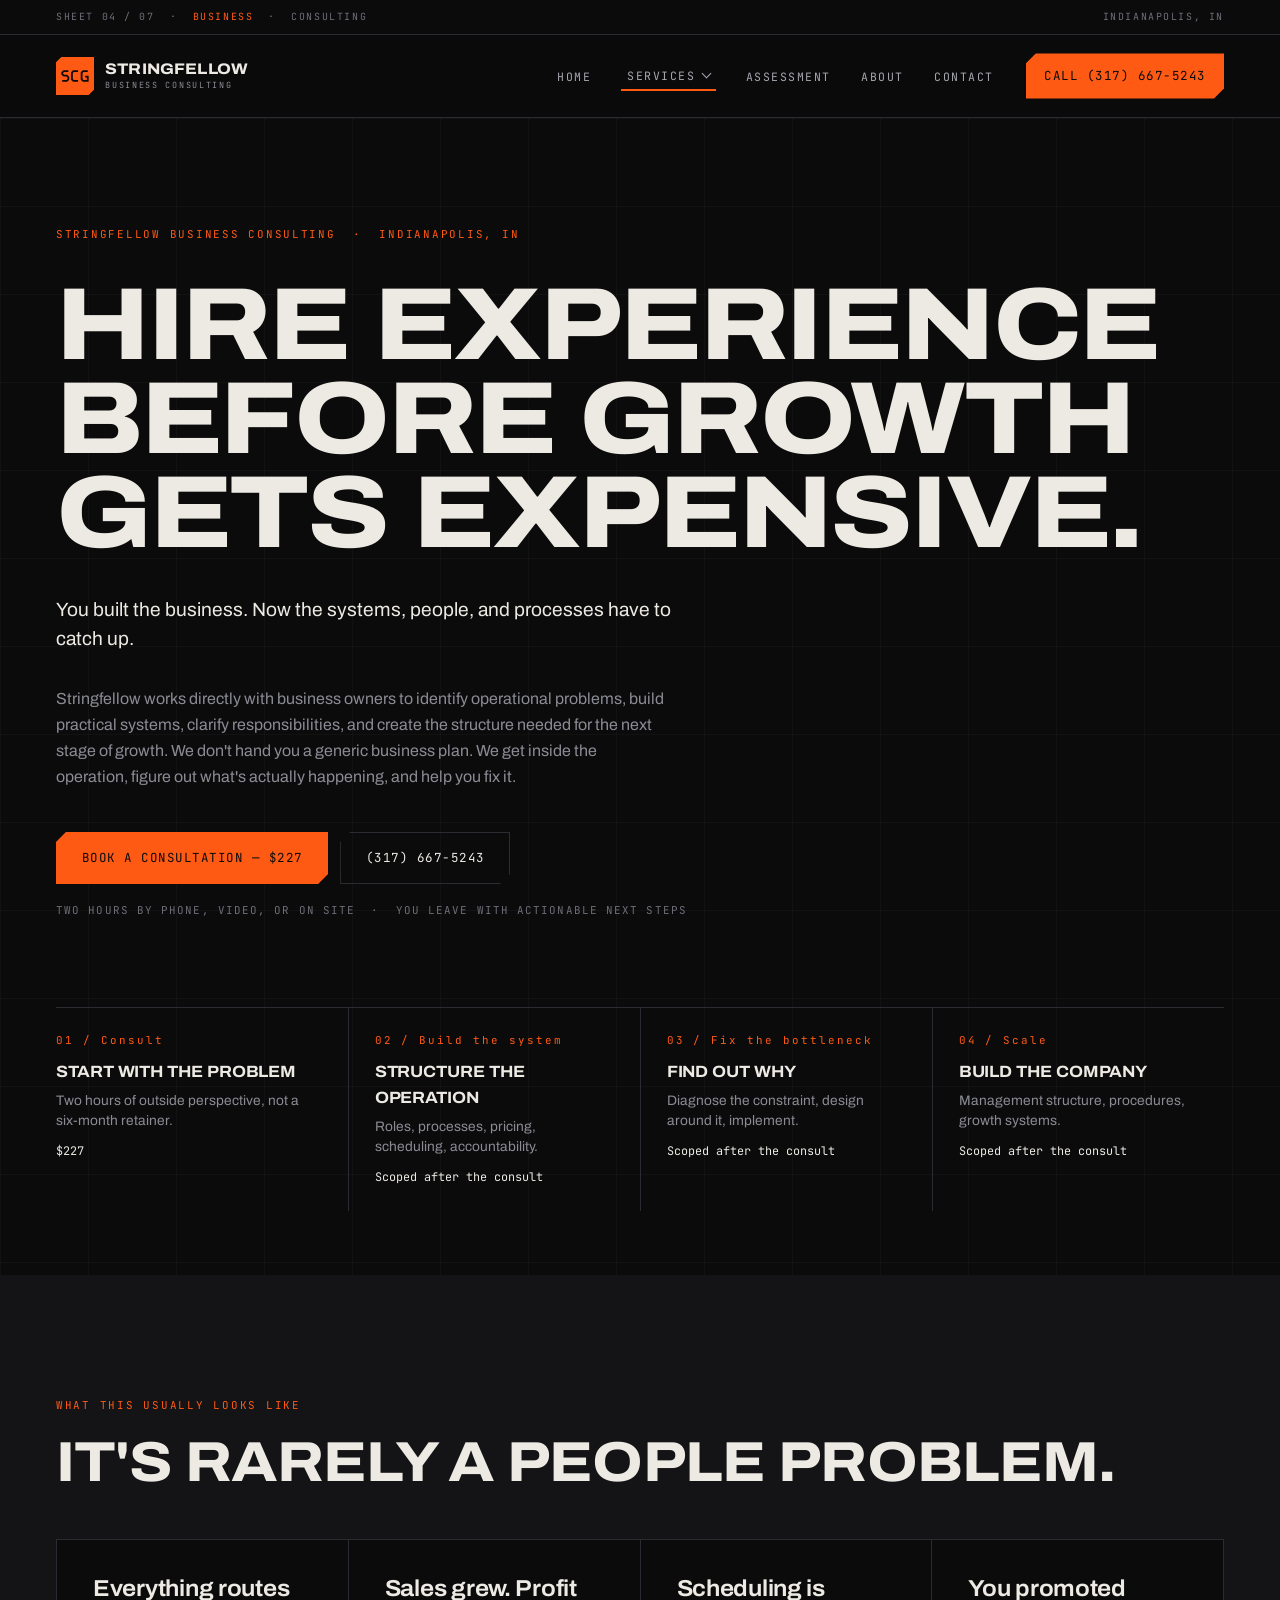
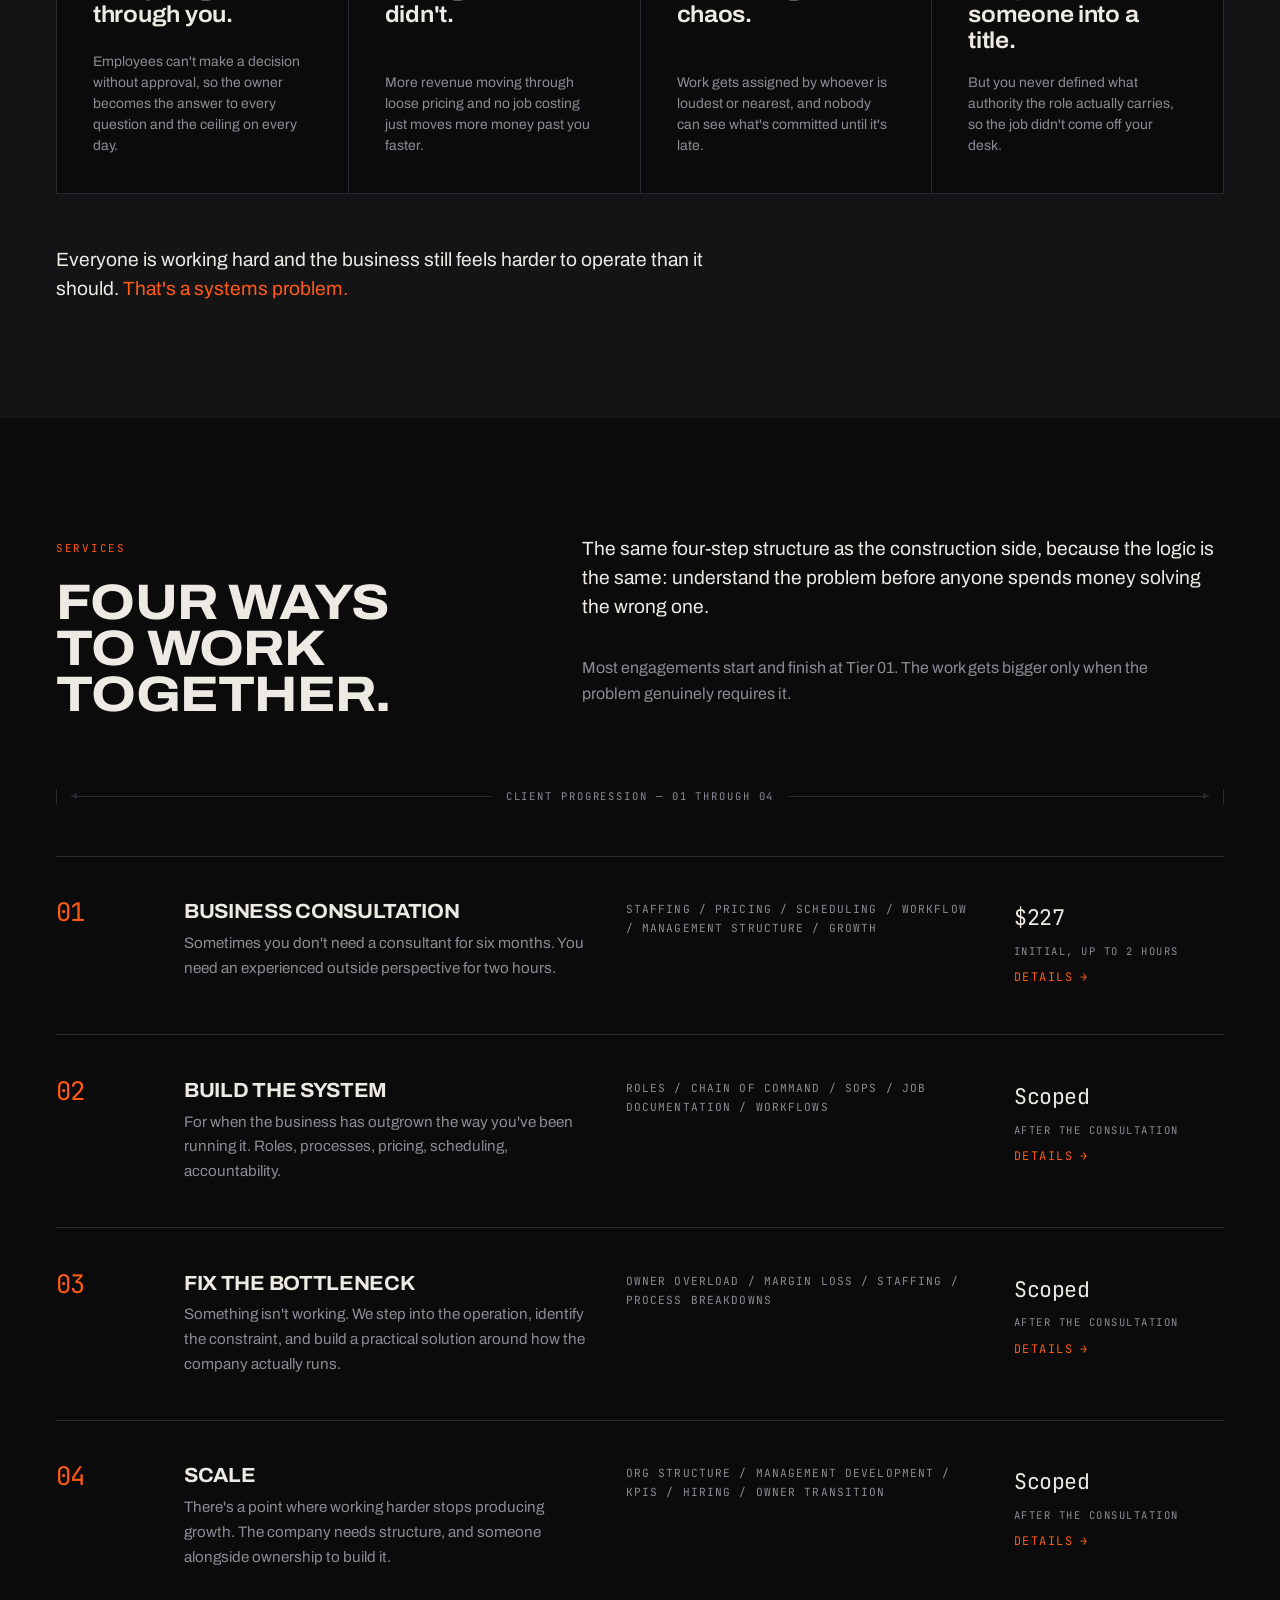
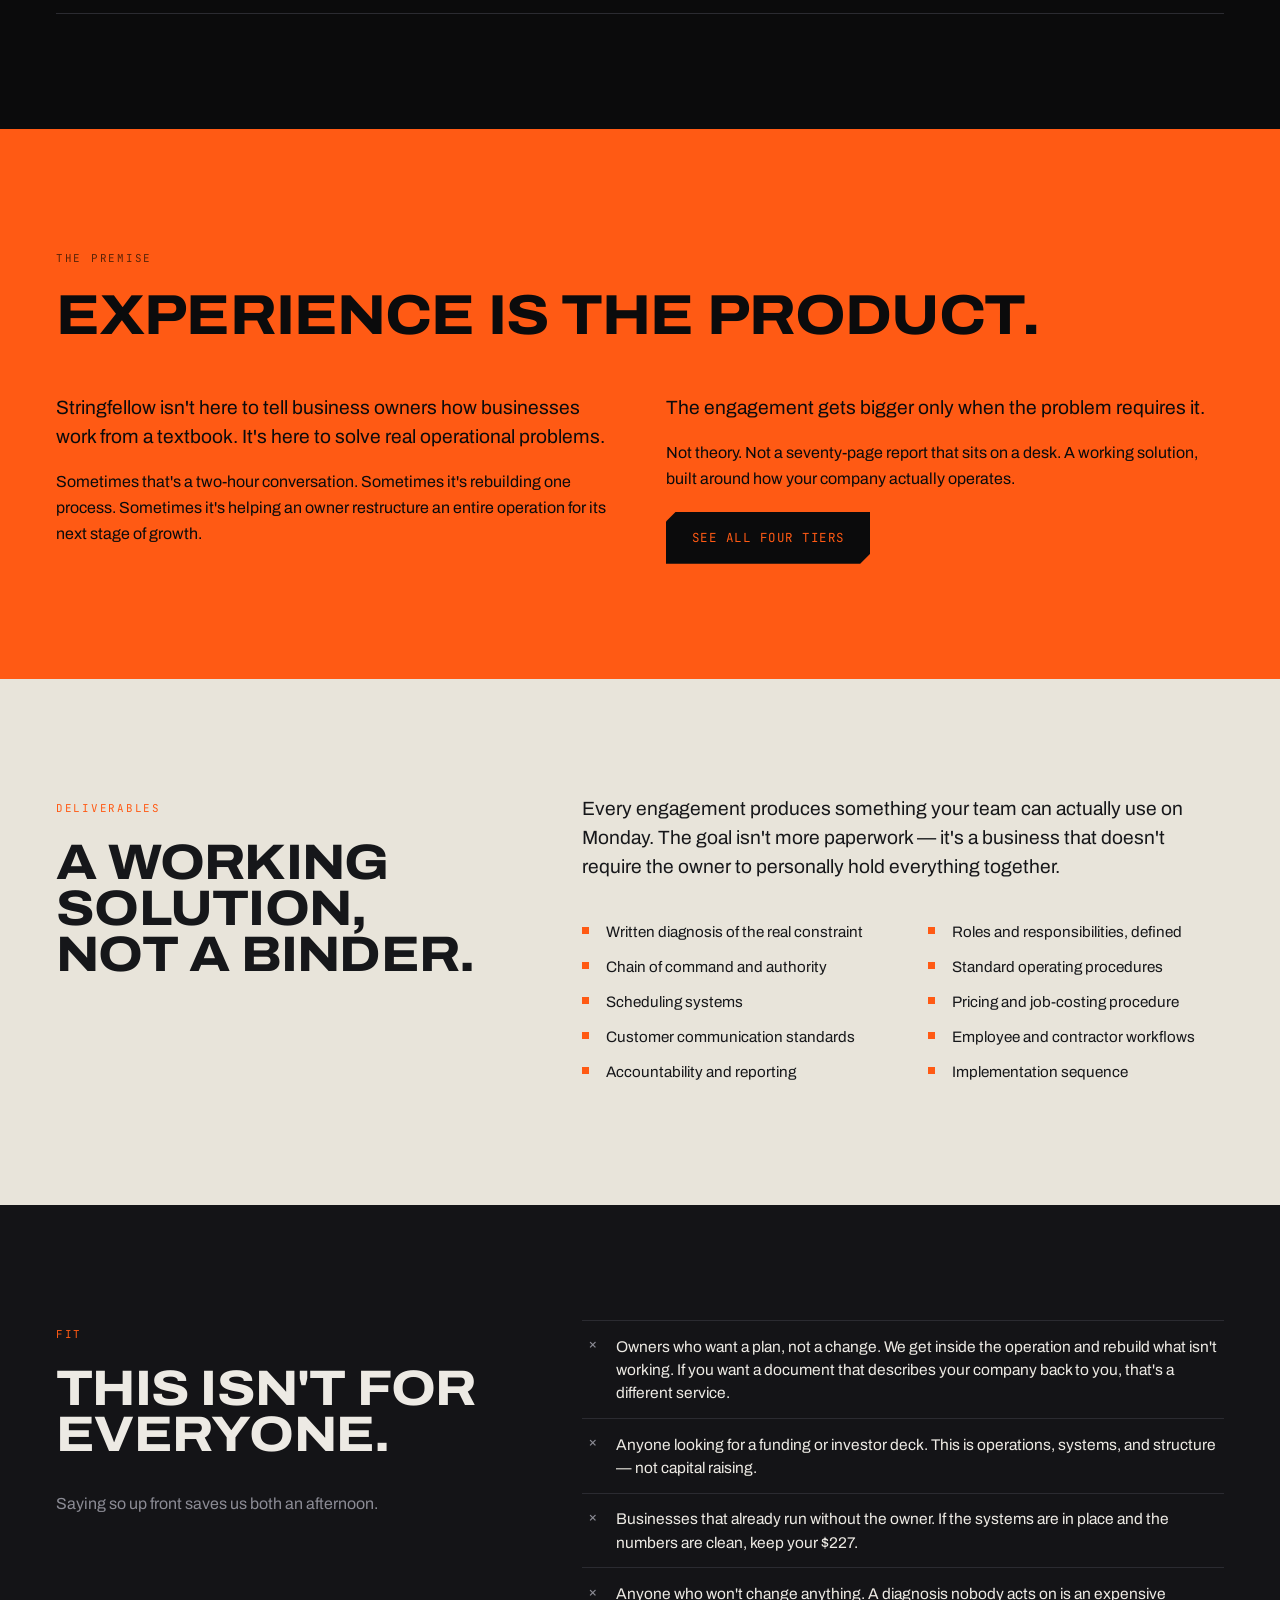
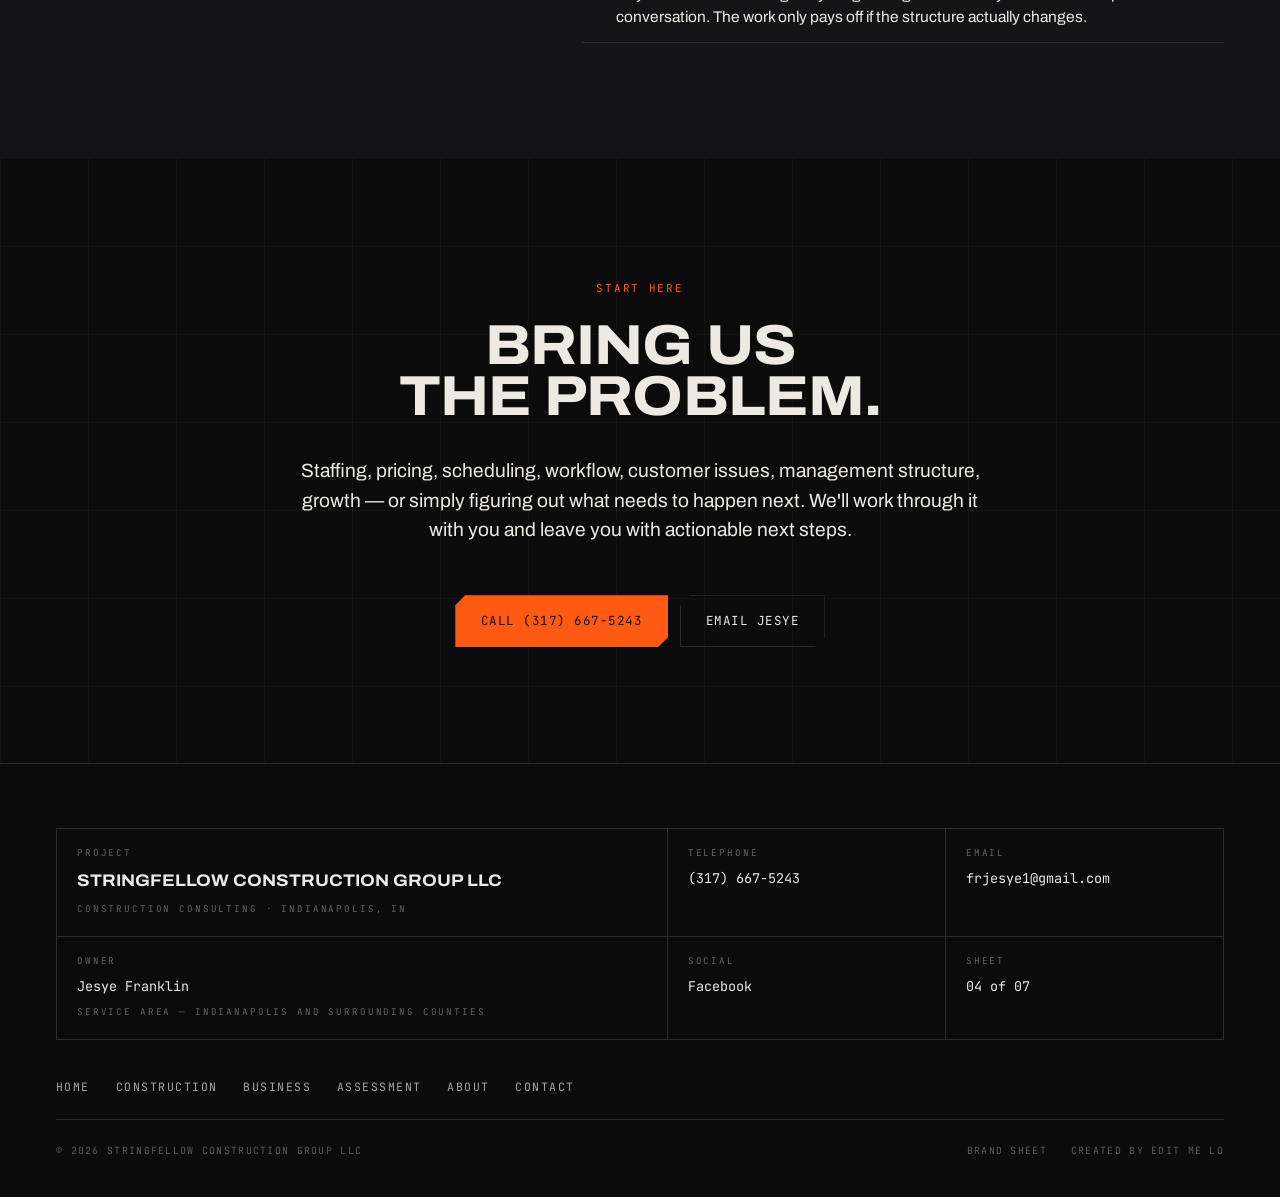
==== commit ba7df95c: "Add the Client Fit & Engagement Assessment Jesye's eight-section assessment, as a page and as a prom" ====
--- a/business/index.html
+++ b/business/index.html
@@ -68,6 +68,7 @@
             </div>
           </div>
         </li>
+        <li><a class="nav__link" href="/assessment">Assessment</a></li>
         <li><a class="nav__link" href="/about">About</a></li>
         <li><a class="nav__link" href="/contact">Contact</a></li>
       </ul>
@@ -397,8 +398,9 @@
 
     <nav class="foot__nav" aria-label="Footer">
       <a class="foot__link" href="/">Home</a>
-      <a class="foot__link" href="/services">Services</a>
-      <a class="foot__link" href="/insurance-recovery">Insurance Recovery</a>
+      <a class="foot__link" href="/services">Construction</a>
+      <a class="foot__link" href="/business">Business</a>
+      <a class="foot__link" href="/assessment">Assessment</a>
       <a class="foot__link" href="/about">About</a>
       <a class="foot__link" href="/contact">Contact</a>
     </nav>
--- a/assets/css/site.css
+++ b/assets/css/site.css
@@ -1514,6 +1514,123 @@
   color: var(--amber);
 }
 
+/* ---------- 19b. Assessment prompt ---------- */
+/* Injected by site.js three seconds in. Dismissal is remembered, so it
+   asks once and then leaves people alone. */
+
+.ap {
+  position: fixed;
+  inset: 0;
+  z-index: 200;
+  display: grid;
+  place-items: end center;
+  padding: var(--gutter);
+  background: rgba(11, 11, 12, .82);
+  backdrop-filter: blur(6px);
+  -webkit-backdrop-filter: blur(6px);
+  opacity: 0;
+  visibility: hidden;
+  transition: opacity .32s var(--ease), visibility .32s;
+}
+
+@media (min-width: 700px) { .ap { place-items: center; } }
+
+.ap[data-open='true'] { opacity: 1; visibility: visible; }
+
+.ap__panel {
+  --chamfer-ap: 18px;
+  position: relative;
+  width: 100%;
+  max-width: 540px;
+  background: var(--ink-2);
+  border: 1px solid var(--line);
+  padding: clamp(28px, 4vw, 44px);
+  transform: translateY(16px);
+  transition: transform .38s var(--ease);
+  clip-path: polygon(
+    var(--chamfer-ap) 0, 100% 0,
+    100% calc(100% - var(--chamfer-ap)), calc(100% - var(--chamfer-ap)) 100%,
+    0 100%, 0 var(--chamfer-ap)
+  );
+}
+
+.ap[data-open='true'] .ap__panel { transform: none; }
+
+.ap__close {
+  position: absolute;
+  top: 10px;
+  right: 10px;
+  width: 40px;
+  height: 40px;
+  display: grid;
+  place-items: center;
+  background: transparent;
+  border: 0;
+  cursor: pointer;
+  color: var(--fg-muted);
+  font-family: var(--mono);
+  font-size: 1.05rem;
+  line-height: 1;
+  transition: color .2s var(--ease);
+}
+.ap__close:hover { color: var(--amber); }
+
+.ap__meta {
+  display: flex;
+  align-items: center;
+  gap: .8rem;
+  margin-bottom: 1.2rem;
+}
+.ap__meta .ap__bar { width: 26px; height: 2px; background: var(--amber); flex: none; }
+
+.ap__h { margin-bottom: .9rem; }
+
+.ap__d { color: var(--fg-muted); font-size: .96rem; line-height: 1.55; }
+
+/* Surface-aware, because this block is reused on the bone band on the home page */
+.ap__facts {
+  display: flex;
+  gap: 1px;
+  background: var(--rule);
+  border: 1px solid var(--rule);
+  margin: 1.5rem 0;
+}
+.ap__fact {
+  flex: 1 1 0;
+  background: var(--surface);
+  padding: .8rem .9rem;
+  min-width: 0;
+}
+.ap__fk {
+  display: block;
+  font-family: var(--mono);
+  font-size: .55rem;
+  letter-spacing: .18em;
+  text-transform: uppercase;
+  color: var(--fg-muted);
+  margin-bottom: .3rem;
+}
+.ap__fv {
+  font-family: var(--mono);
+  font-size: .95rem;
+  font-weight: 500;
+  font-variant-numeric: tabular-nums;
+}
+
+.ap__note {
+  margin-top: 1.1rem;
+  font-family: var(--mono);
+  font-size: .6rem;
+  letter-spacing: .13em;
+  text-transform: uppercase;
+  color: #63636D;
+}
+
+@media (prefers-reduced-motion: reduce) {
+  .ap, .ap__panel { transition: none; }
+  .ap__panel { transform: none; }
+}
+
 /* ---------- 20. Motion ---------- */
 
 .reveal {
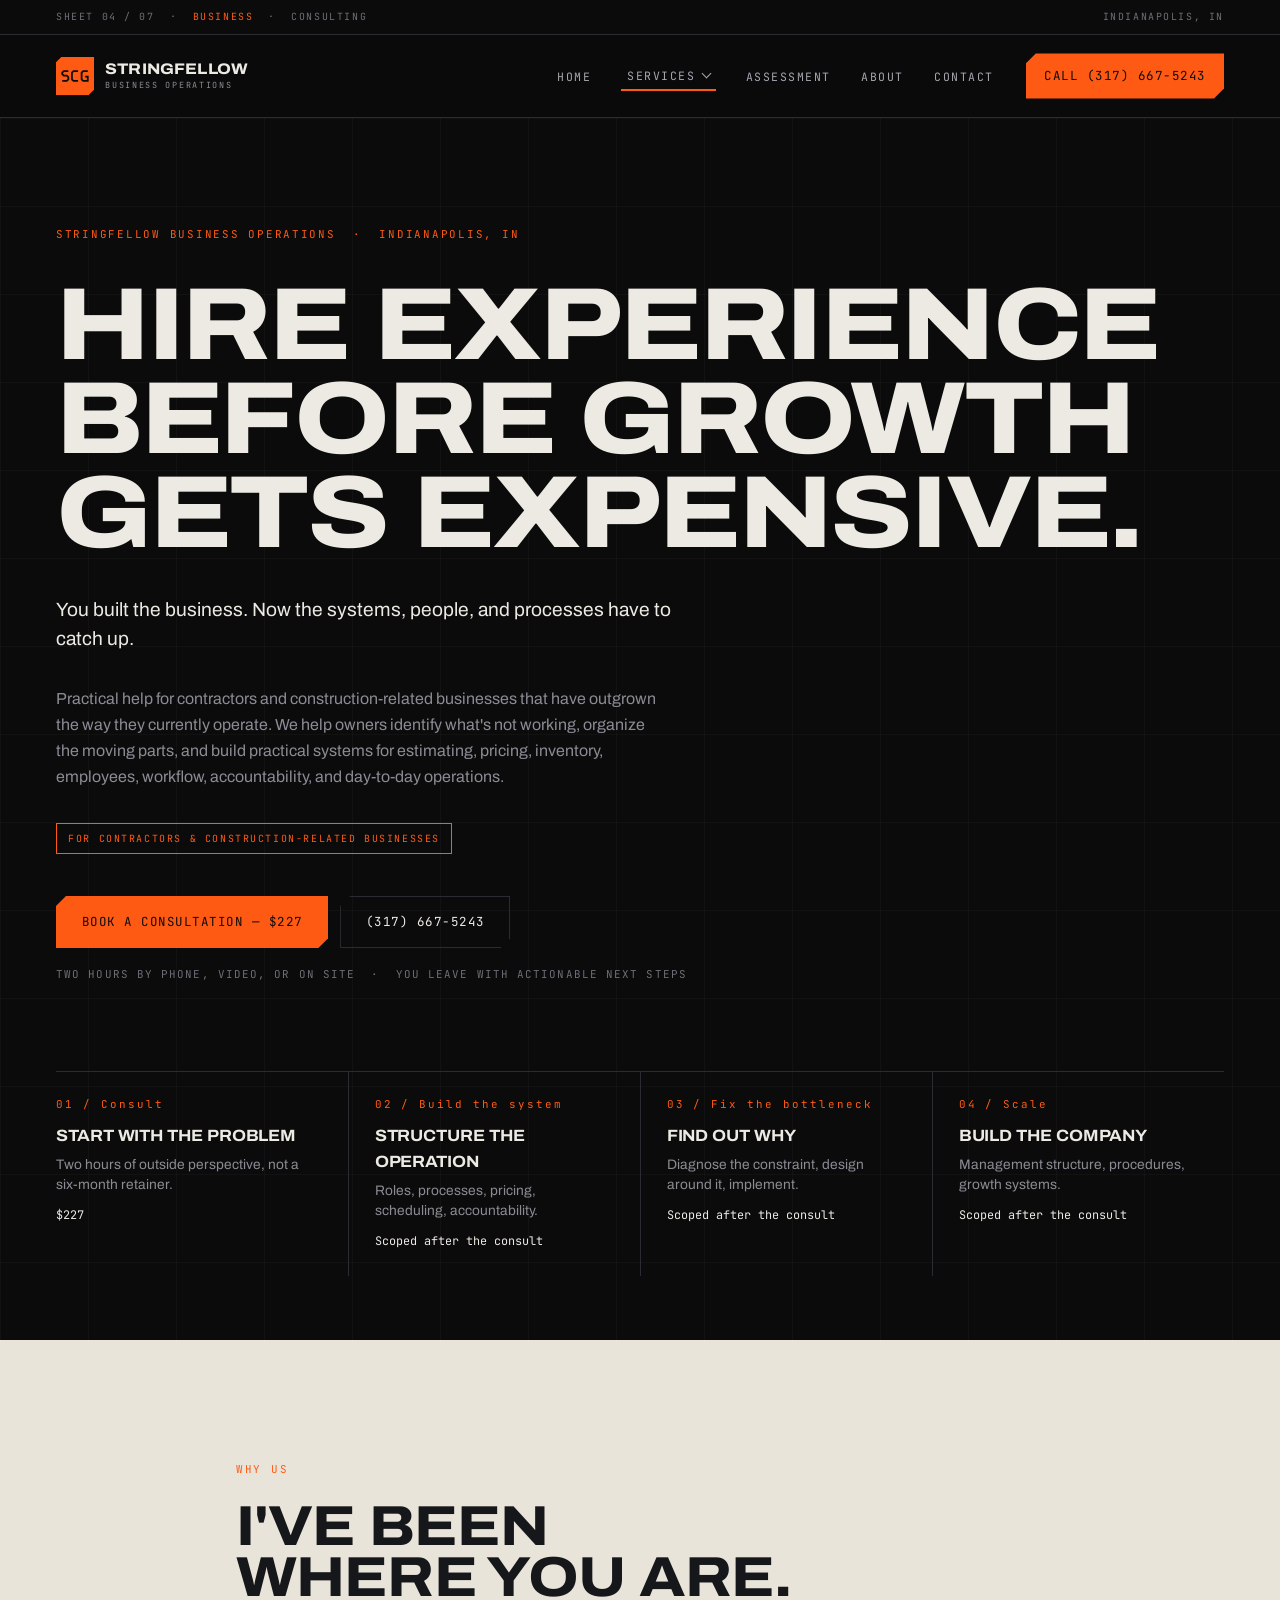
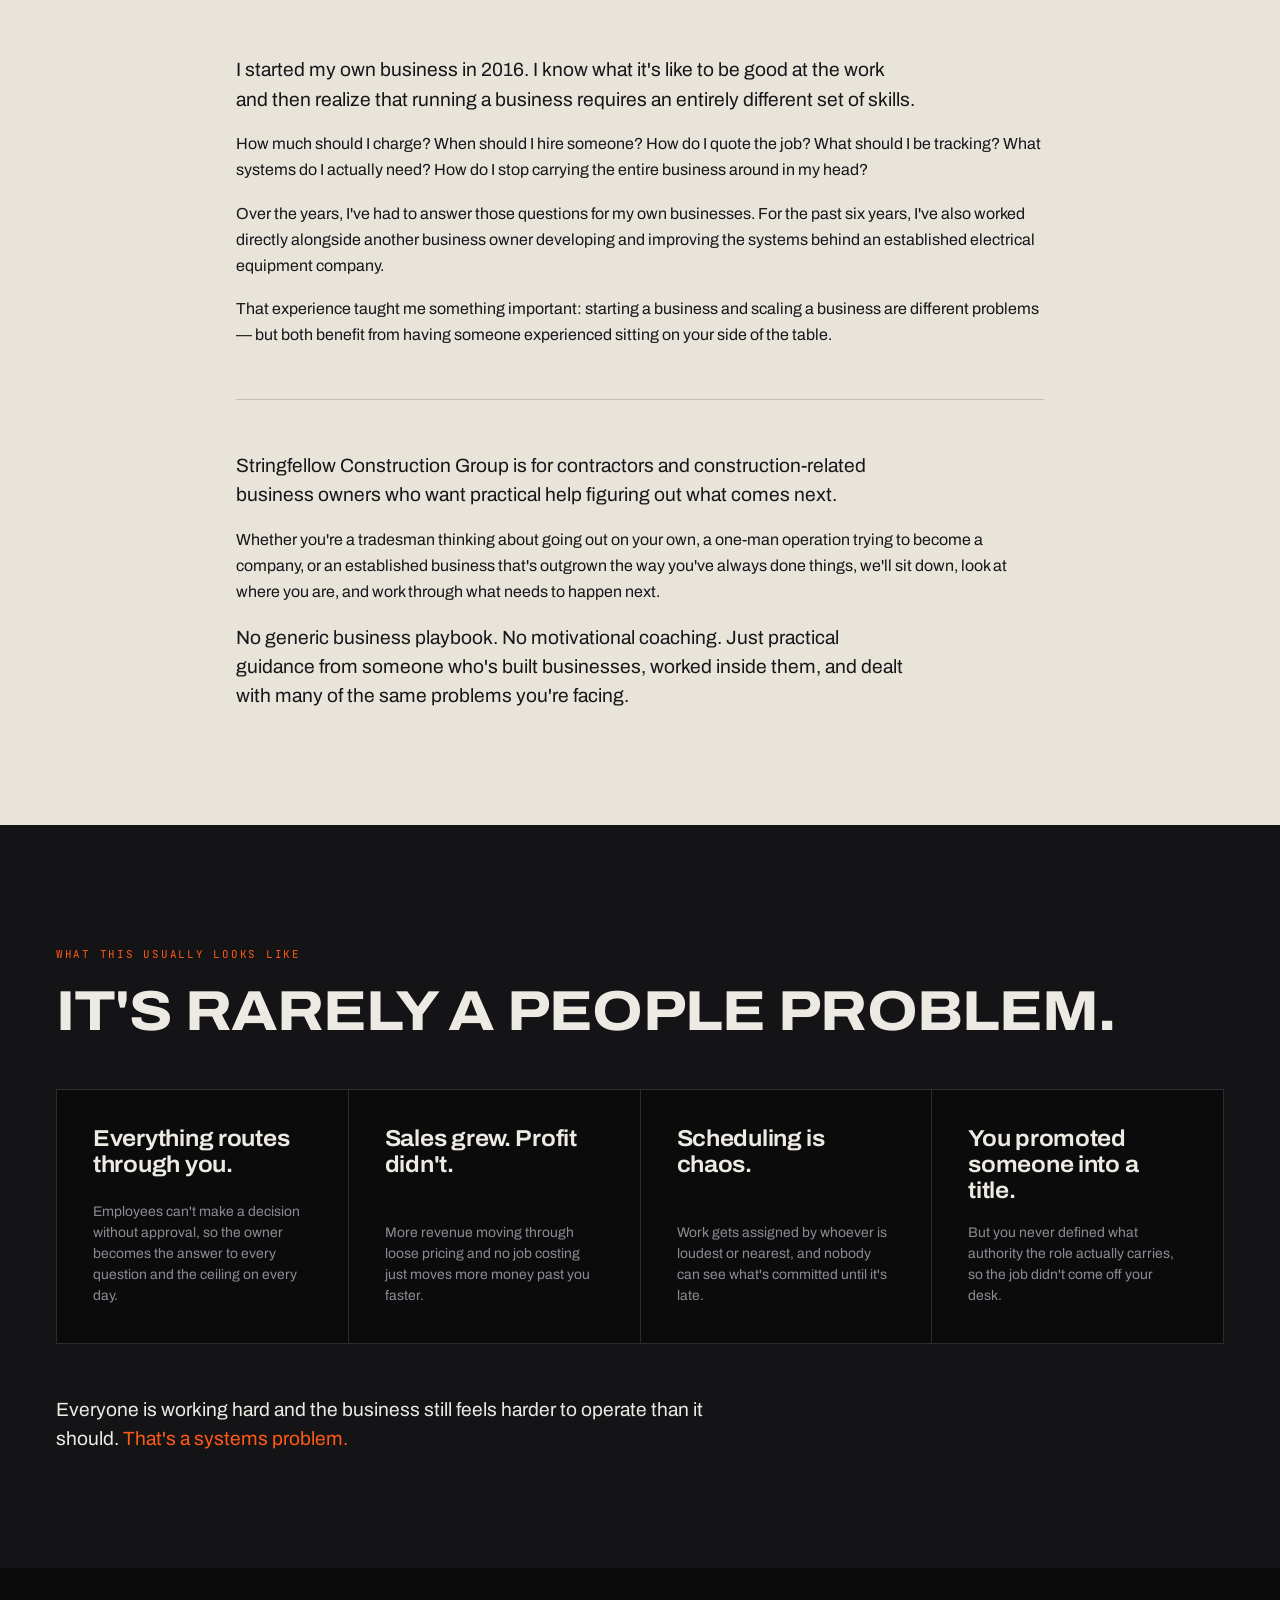
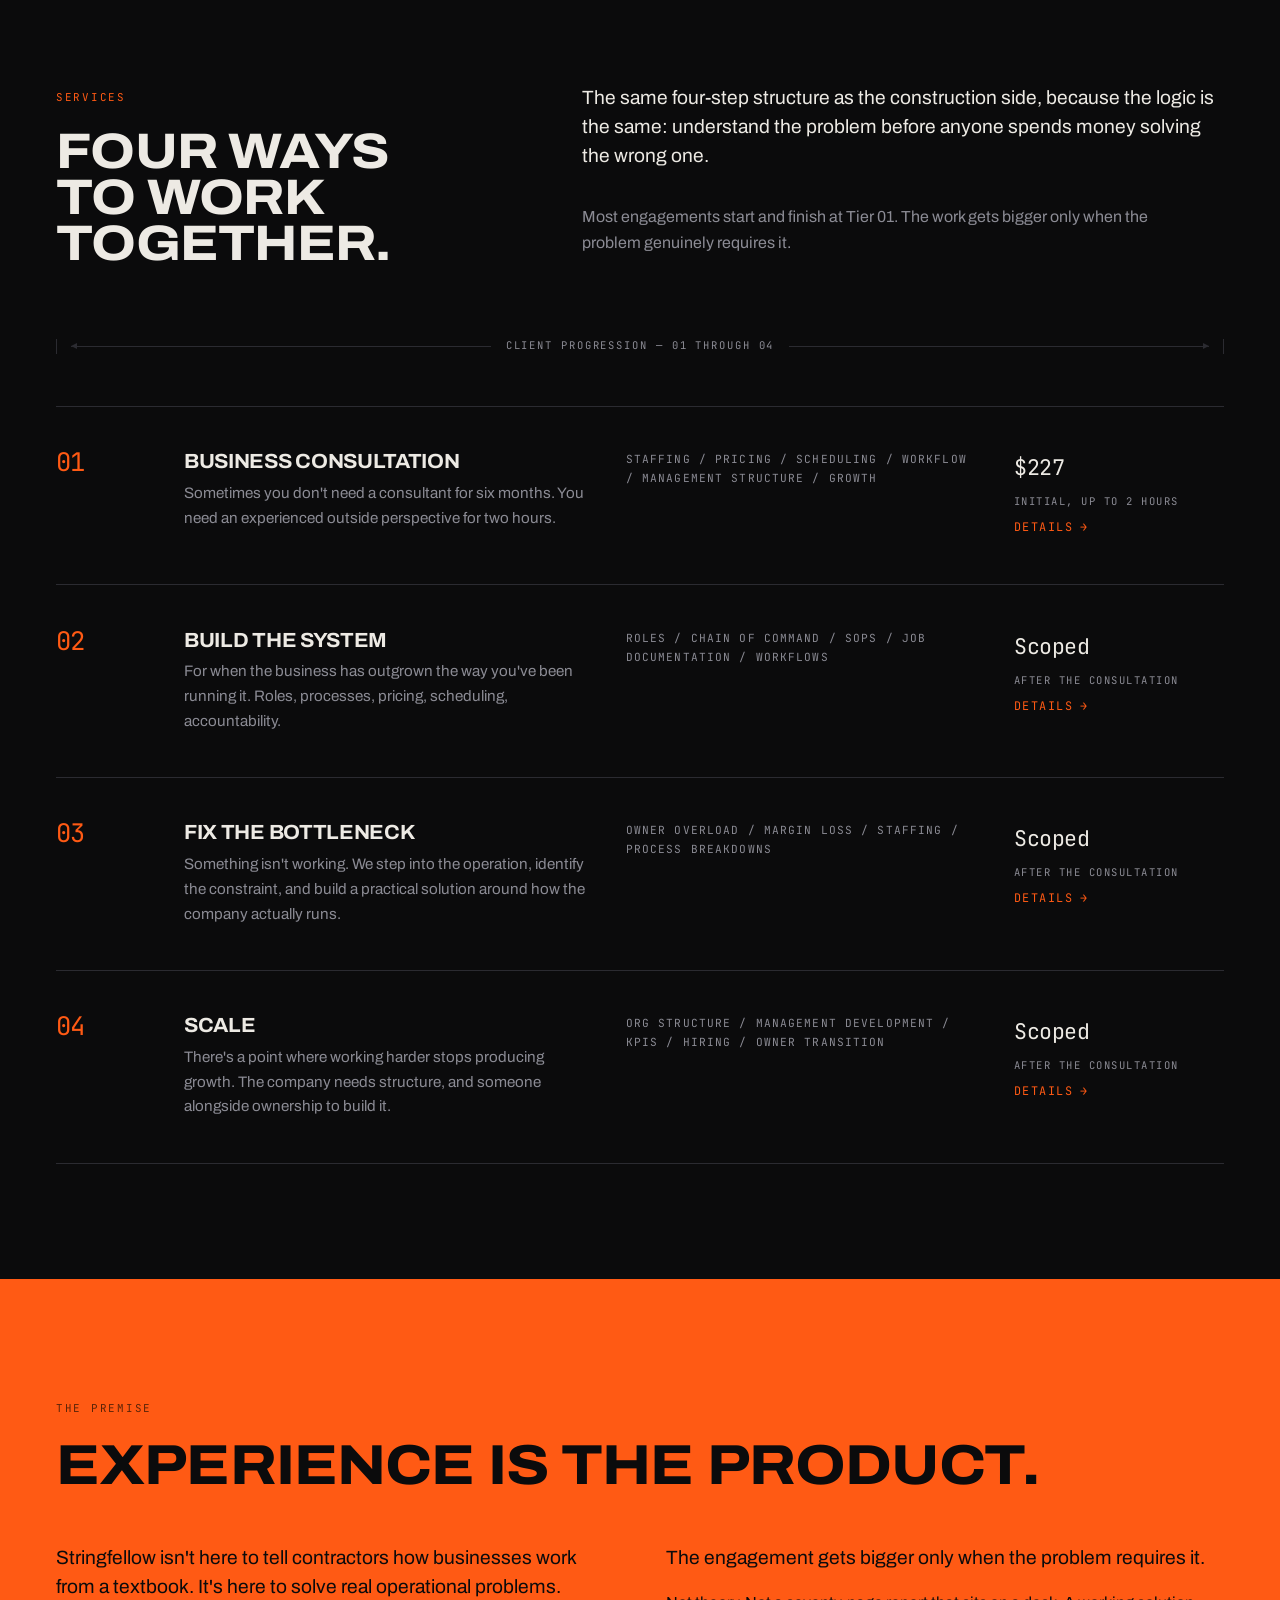
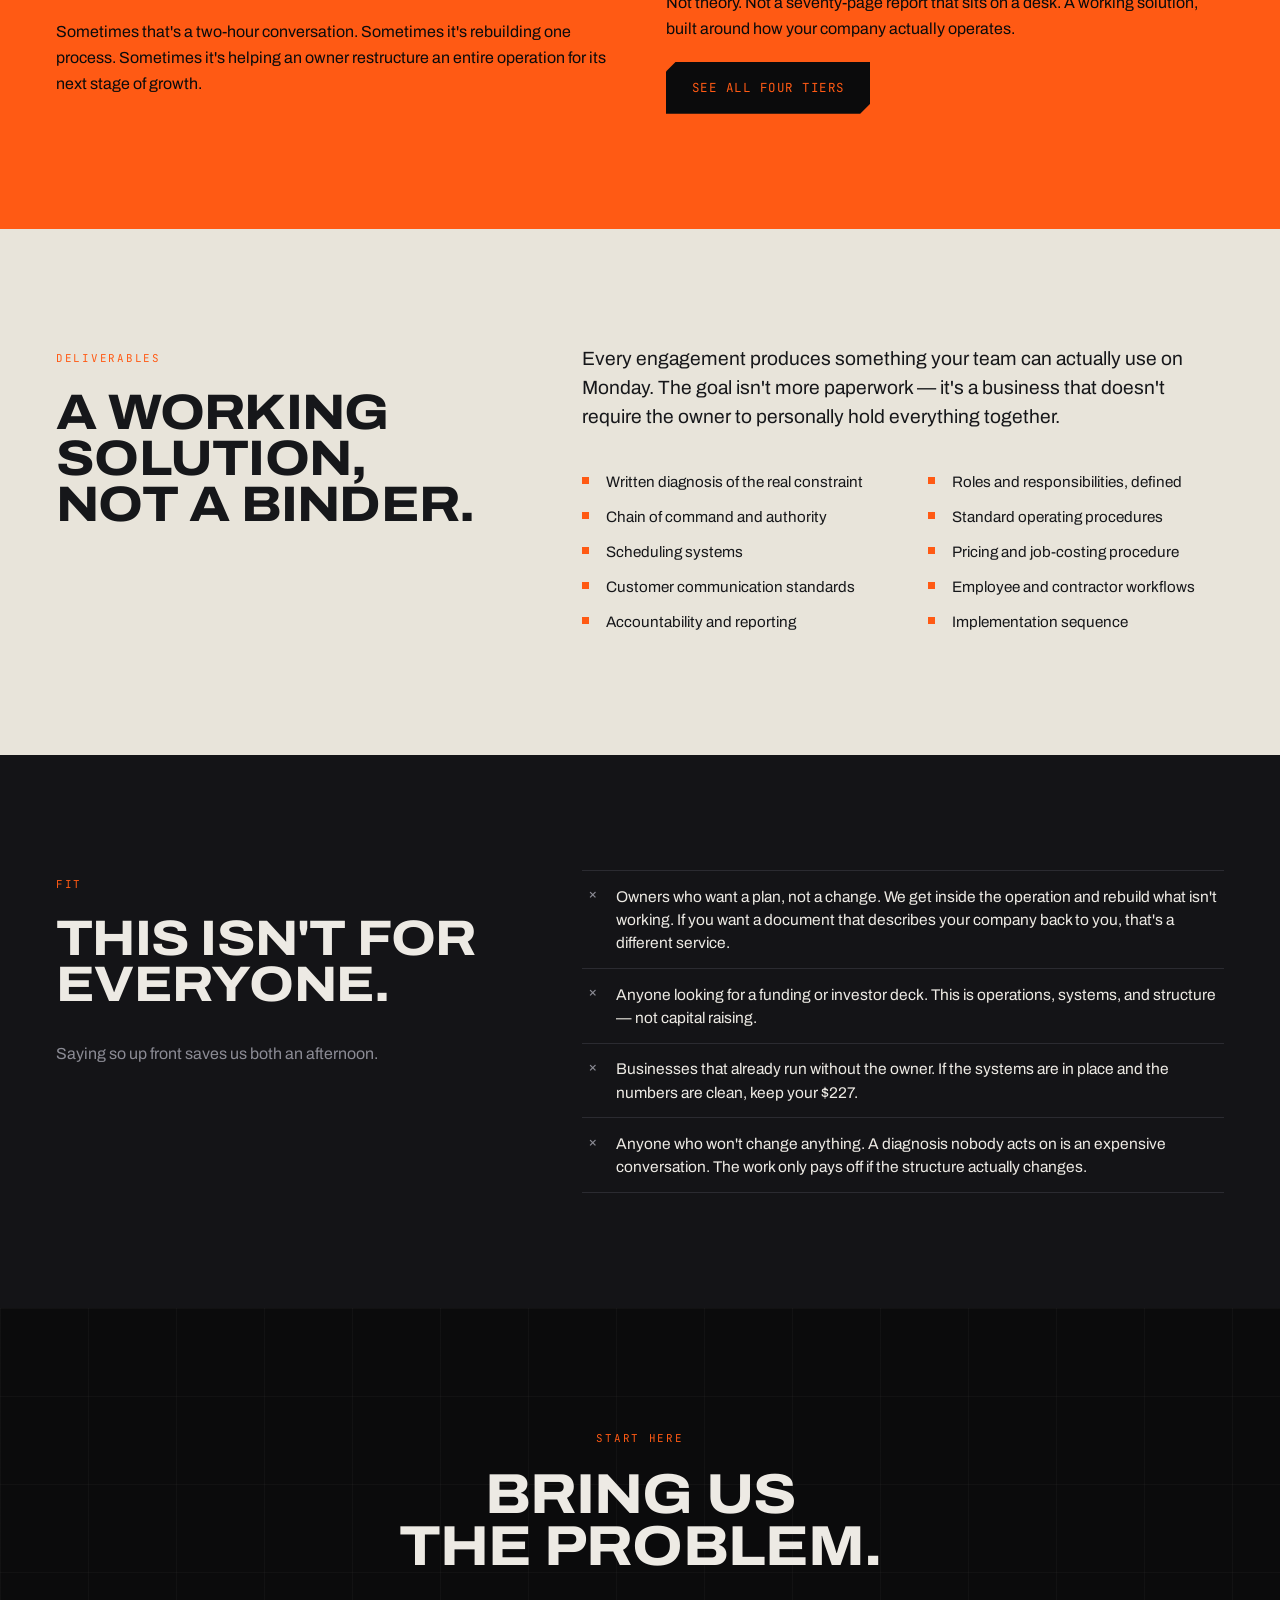
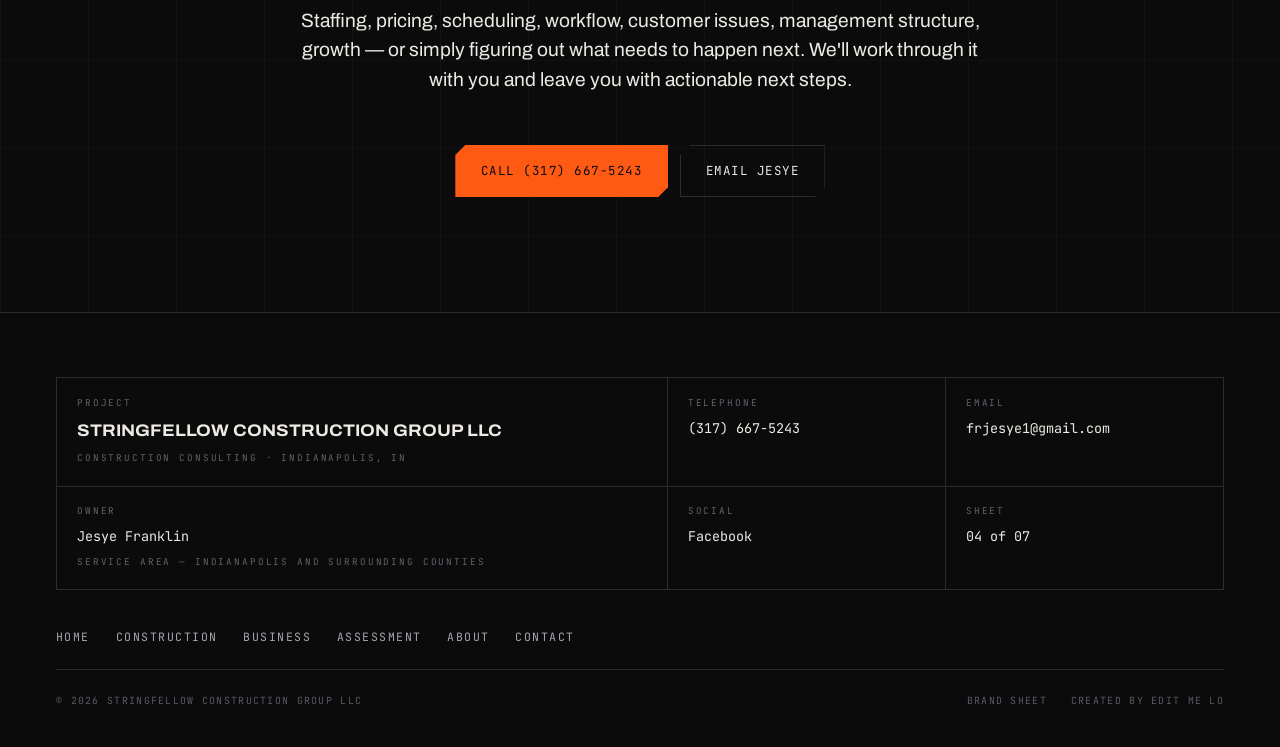
==== commit e7482c18: "Rename Business Consulting to Business Operations, narrow the audience - "Business Consulting" becom" ====
--- a/business/index.html
+++ b/business/index.html
@@ -3,8 +3,8 @@
 <head>
 <meta charset="utf-8">
 <meta name="viewport" content="width=device-width, initial-scale=1">
-<title>Business Consulting in Indianapolis — Stringfellow</title>
-<meta name="description" content="Business consulting for owners in Indianapolis. Systems, roles, pricing, scheduling, and the structure a growing company needs. Consultations from $227.">
+<title>Business Operations for Contractors in Indianapolis — Stringfellow</title>
+<meta name="description" content="Business operations help for contractors and construction-related businesses in Indianapolis. Estimating, pricing, inventory, employees, workflow, accountability, and day-to-day systems. Consultations from $227.">
 <link rel="icon" href="/favicon.svg" type="image/svg+xml">
 <link rel="preconnect" href="https://fonts.googleapis.com">
 <link rel="preconnect" href="https://fonts.gstatic.com" crossorigin>
@@ -36,7 +36,7 @@
       </svg>
       <span class="brand__txt">
         <span class="brand__name">Stringfellow</span>
-        <span class="brand__sub">Business Consulting</span>
+        <span class="brand__sub">Business Operations</span>
       </span>
     </a>
 
@@ -62,7 +62,7 @@
             <div class="nav__group">
               <p class="nav__grouph">Business</p>
               <ul>
-                <li><a class="nav__sub" href="/business" aria-current="page">Business Consulting</a></li>
+                <li><a class="nav__sub" href="/business" aria-current="page">Business Operations</a></li>
                 <li><a class="nav__sub" href="/business/services">Services &amp; Pricing</a></li>
               </ul>
             </div>
@@ -81,7 +81,7 @@
   <!-- ============ HERO ============ -->
   <section class="hero gridded">
     <div class="wrap">
-      <p class="label label--amber hero__eyebrow">Stringfellow Business Consulting &nbsp;·&nbsp; <span style="white-space:nowrap">Indianapolis, IN</span></p>
+      <p class="label label--amber hero__eyebrow">Stringfellow Business Operations &nbsp;·&nbsp; <span style="white-space:nowrap">Indianapolis, IN</span></p>
 
       <h1 class="d1 hero__h1">
         <span class="ln"><span>Hire experience</span></span>
@@ -94,12 +94,14 @@
       </p>
 
       <p class="body-muted mt-2">
-        Stringfellow works directly with business owners to identify operational
-        problems, build practical systems, clarify responsibilities, and create the
-        structure needed for the next stage of growth. We don't hand you a generic
-        business plan. We get inside the operation, figure out what's actually
-        happening, and help you fix it.
+        Practical help for contractors and construction-related businesses that have
+        outgrown the way they currently operate. We help owners identify what's not
+        working, organize the moving parts, and build practical systems for estimating,
+        pricing, inventory, employees, workflow, accountability, and day-to-day
+        operations.
       </p>
+
+      <p class="tag tag--amber mt-2">For contractors &amp; construction-related businesses</p>
 
       <div class="btn-row hero__cta">
         <a class="btn btn--primary" href="/contact">Book a consultation — $227</a>
@@ -137,6 +139,63 @@
     </div>
   </section>
 
+  <!-- ============ I'VE BEEN WHERE YOU ARE ============ -->
+  <!-- First person on purpose. It is Jesye's own account, and the credibility
+       here comes from it being his rather than the company's. -->
+  <section class="band band--bone">
+    <div class="wrap wrap--narrow">
+      <p class="label label--amber">Why us</p>
+      <h2 class="d2 mt-1">I've been where you are.</h2>
+
+      <div class="stack mt-3">
+        <p class="lede">
+          I started my own business in 2016. I know what it's like to be good at the work
+          and then realize that running a business requires an entirely different set of
+          skills.
+        </p>
+
+        <p>
+          How much should I charge? When should I hire someone? How do I quote the job?
+          What should I be tracking? What systems do I actually need? How do I stop
+          carrying the entire business around in my head?
+        </p>
+
+        <p>
+          Over the years, I've had to answer those questions for my own businesses. For
+          the past six years, I've also worked directly alongside another business owner
+          developing and improving the systems behind an established electrical equipment
+          company.
+        </p>
+
+        <p>
+          That experience taught me something important: starting a business and scaling a
+          business are different problems — but both benefit from having someone
+          experienced sitting on your side of the table.
+        </p>
+
+        <hr class="rule">
+
+        <p class="lede">
+          Stringfellow Construction Group is for contractors and construction-related
+          business owners who want practical help figuring out what comes next.
+        </p>
+
+        <p>
+          Whether you're a tradesman thinking about going out on your own, a one-man
+          operation trying to become a company, or an established business that's outgrown
+          the way you've always done things, we'll sit down, look at where you are, and
+          work through what needs to happen next.
+        </p>
+
+        <p class="lede">
+          <strong>No generic business playbook. No motivational coaching.</strong>
+          Just practical guidance from someone who's built businesses, worked inside them,
+          and dealt with many of the same problems you're facing.
+        </p>
+      </div>
+    </div>
+  </section>
+
   <!-- ============ THE SYMPTOMS ============ -->
   <section class="band band--ink2">
     <div class="wrap">
@@ -269,7 +328,7 @@
       <div class="cols cols--2 mt-3">
         <div class="stack">
           <p class="lede">
-            Stringfellow isn't here to tell business owners how businesses work from a
+            Stringfellow isn't here to tell contractors how businesses work from a
             textbook. It's here to solve real operational problems.
           </p>
           <p>
--- a/assets/css/site.css
+++ b/assets/css/site.css
@@ -1169,20 +1169,29 @@
   display: inline-block;
   font-family: var(--display);
   font-variation-settings: 'wdth' 112, 'wght' 750;
-  font-size: clamp(2rem, 5.6vw, 3.9rem);
+  /* Sized against the card, not the viewport. A viewport-relative size asks for
+     ~62px inside a ~280px column at desktop, which is what forced the phone
+     number to break mid-digit. cqi resolves against .spec, which .cols makes a
+     size container. */
+  font-size: clamp(1.35rem, 8.5cqi, 2.6rem);
   line-height: 1;
   letter-spacing: -.02em;
   font-variant-numeric: tabular-nums;
   text-decoration: none;
   transition: color .22s var(--ease);
-  word-break: break-word;
+  /* A phone number never breaks. Not between the digits, not at the hyphen. */
+  white-space: nowrap;
+  word-break: normal;
 }
 .bignum:hover { color: var(--amber); }
 
+/* Addresses and page names are allowed to wrap — they have to. */
 .bigmail {
   font-size: clamp(1.05rem, 2.4vw, 1.7rem);
   font-variation-settings: 'wdth' 104, 'wght' 600;
   text-transform: none;
+  white-space: normal;
+  overflow-wrap: anywhere;
 }
 
 /* ---------- 15. Steps ---------- */
@@ -1332,10 +1341,15 @@
 /* ---------- 17b. Urban League partner strip ---------- */
 /* Sits on the bone surface — the mark is dark artwork and would vanish on ink. */
 
+/* Centred as a group rather than stretched across the band — the strip is a
+   credit, not a content section, and it reads as an aside when it sits inside
+   the measure rather than spanning it. */
 .partner {
   display: grid;
   gap: clamp(20px, 3vw, 40px);
   align-items: center;
+  max-width: 940px;
+  margin-inline: auto;
 }
 
 @media (min-width: 800px) {
@@ -1350,6 +1364,12 @@
   width: 250px;
   max-width: 100%;
   height: auto;
+  /* Stacked below 800px, so the mark centres over the text it credits */
+  margin-inline: auto;
+}
+
+@media (min-width: 800px) {
+  .partner__mark { margin-inline: 0; }
 }
 
 .partner__txt {
